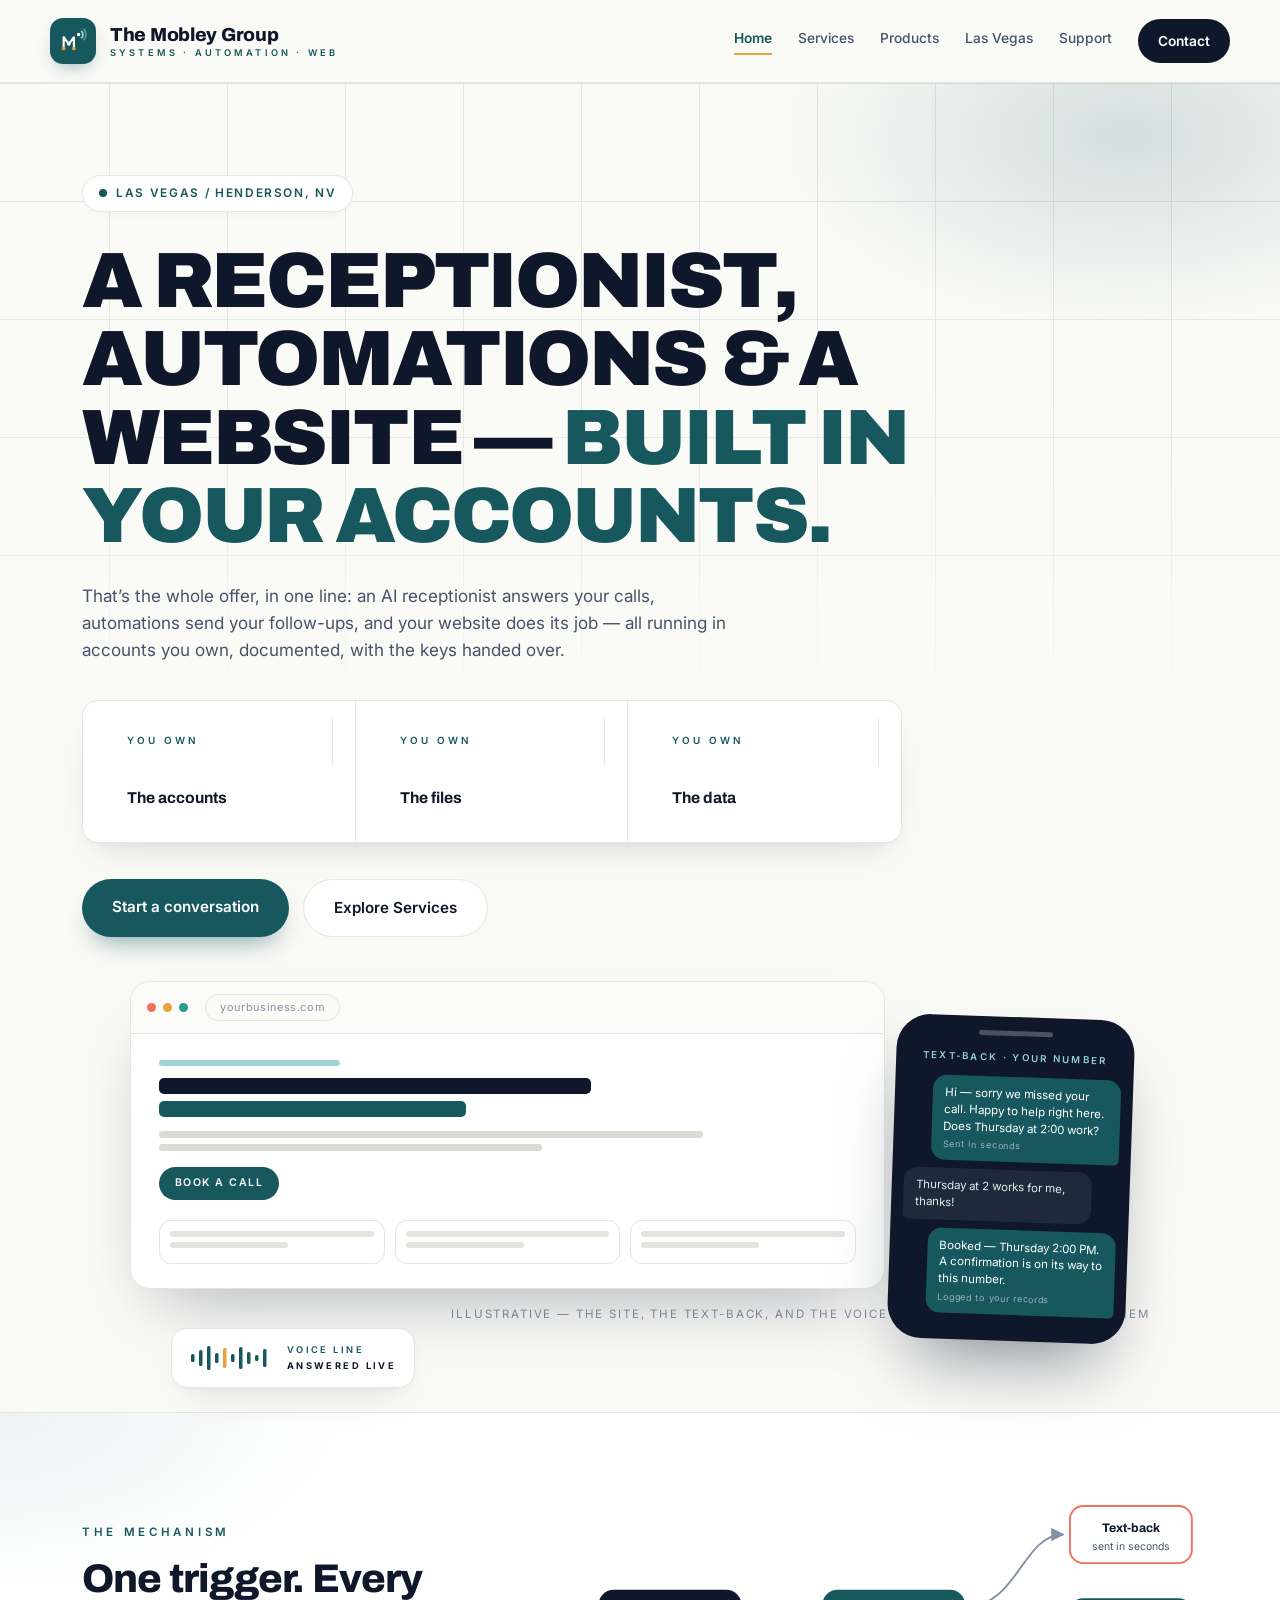
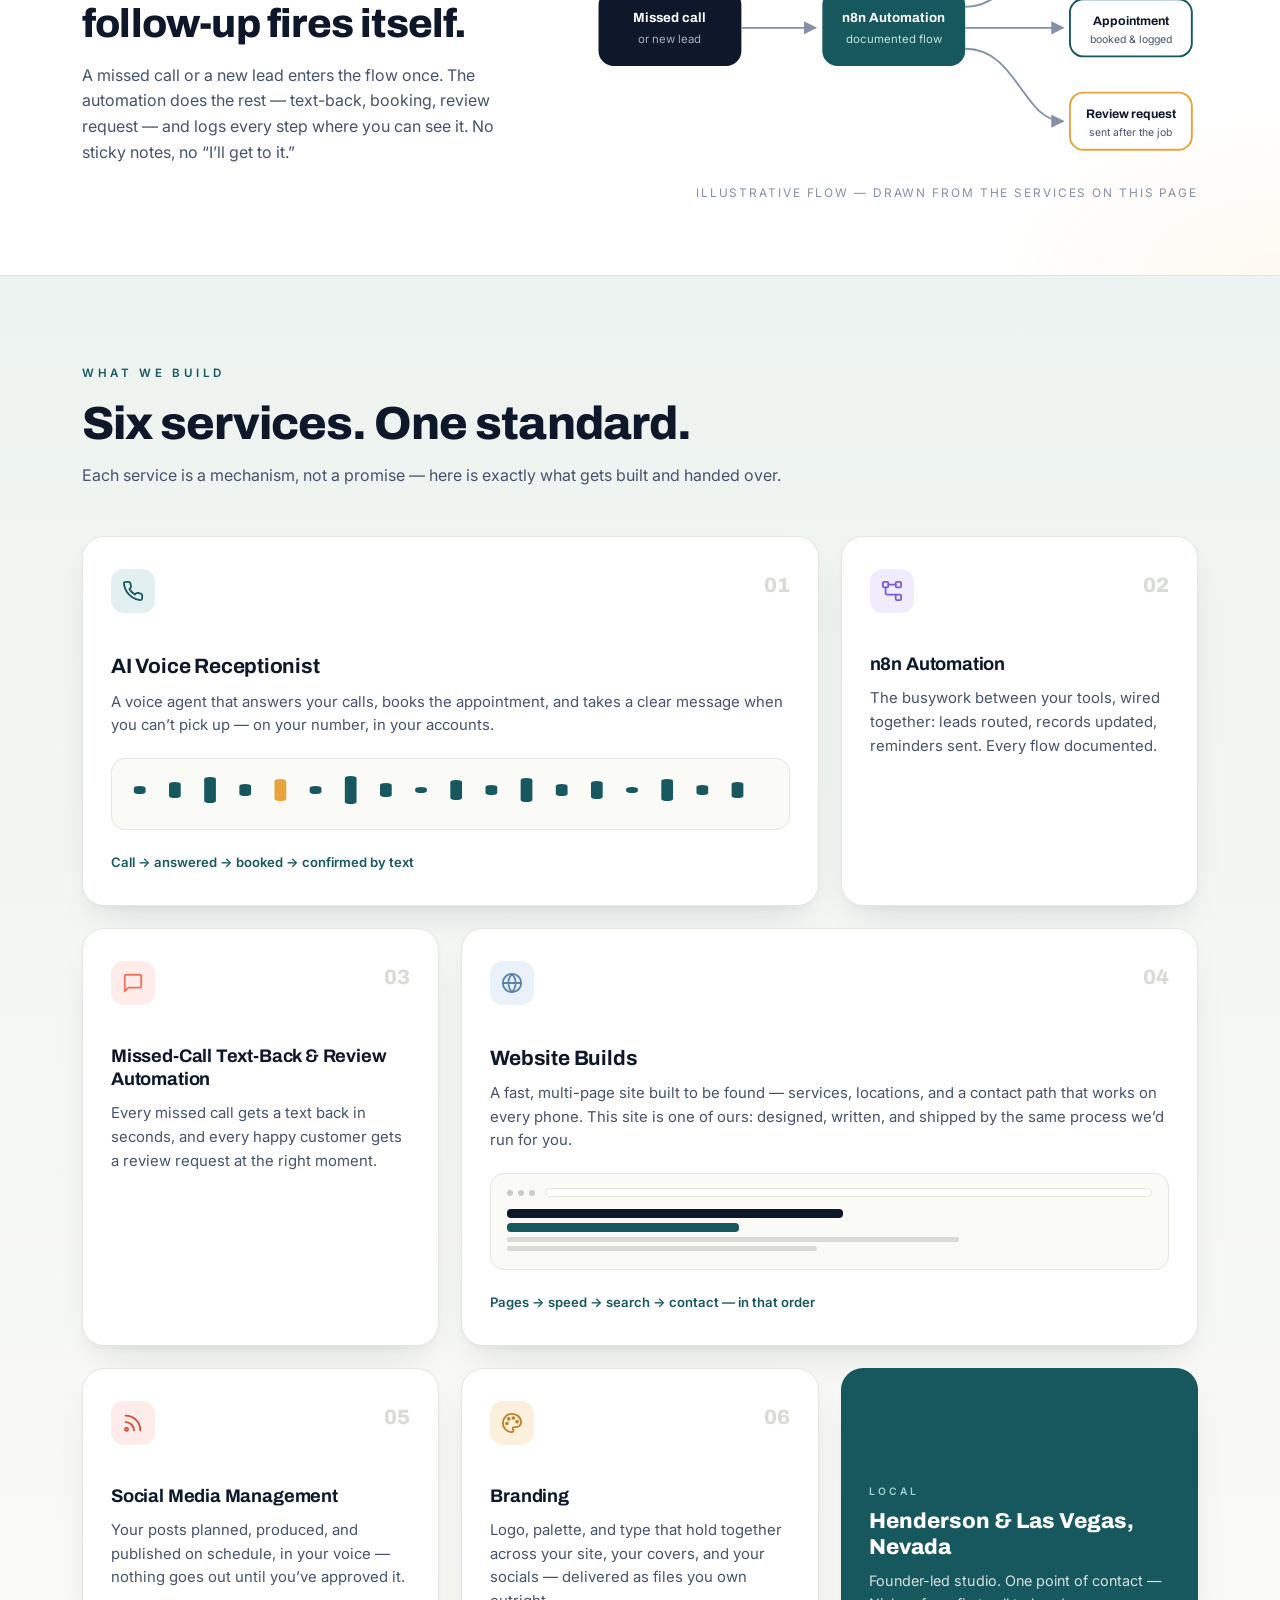
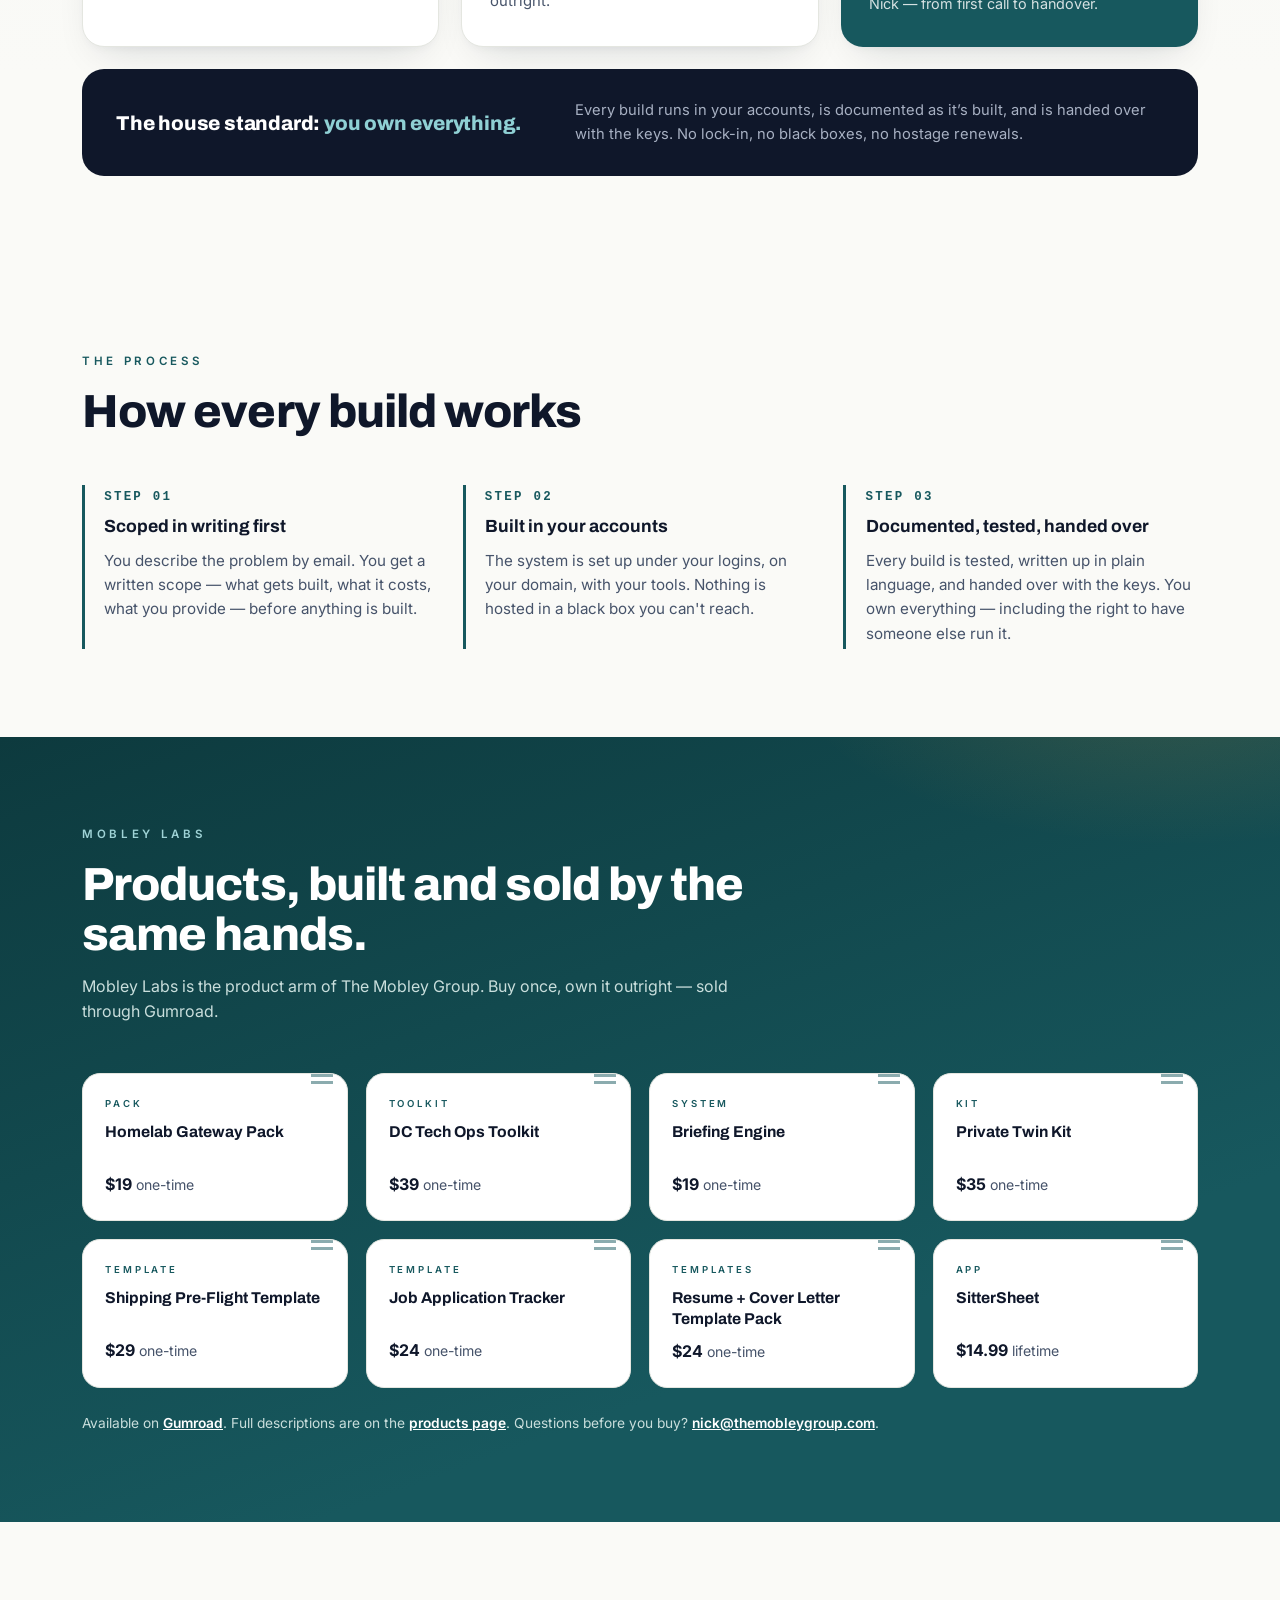
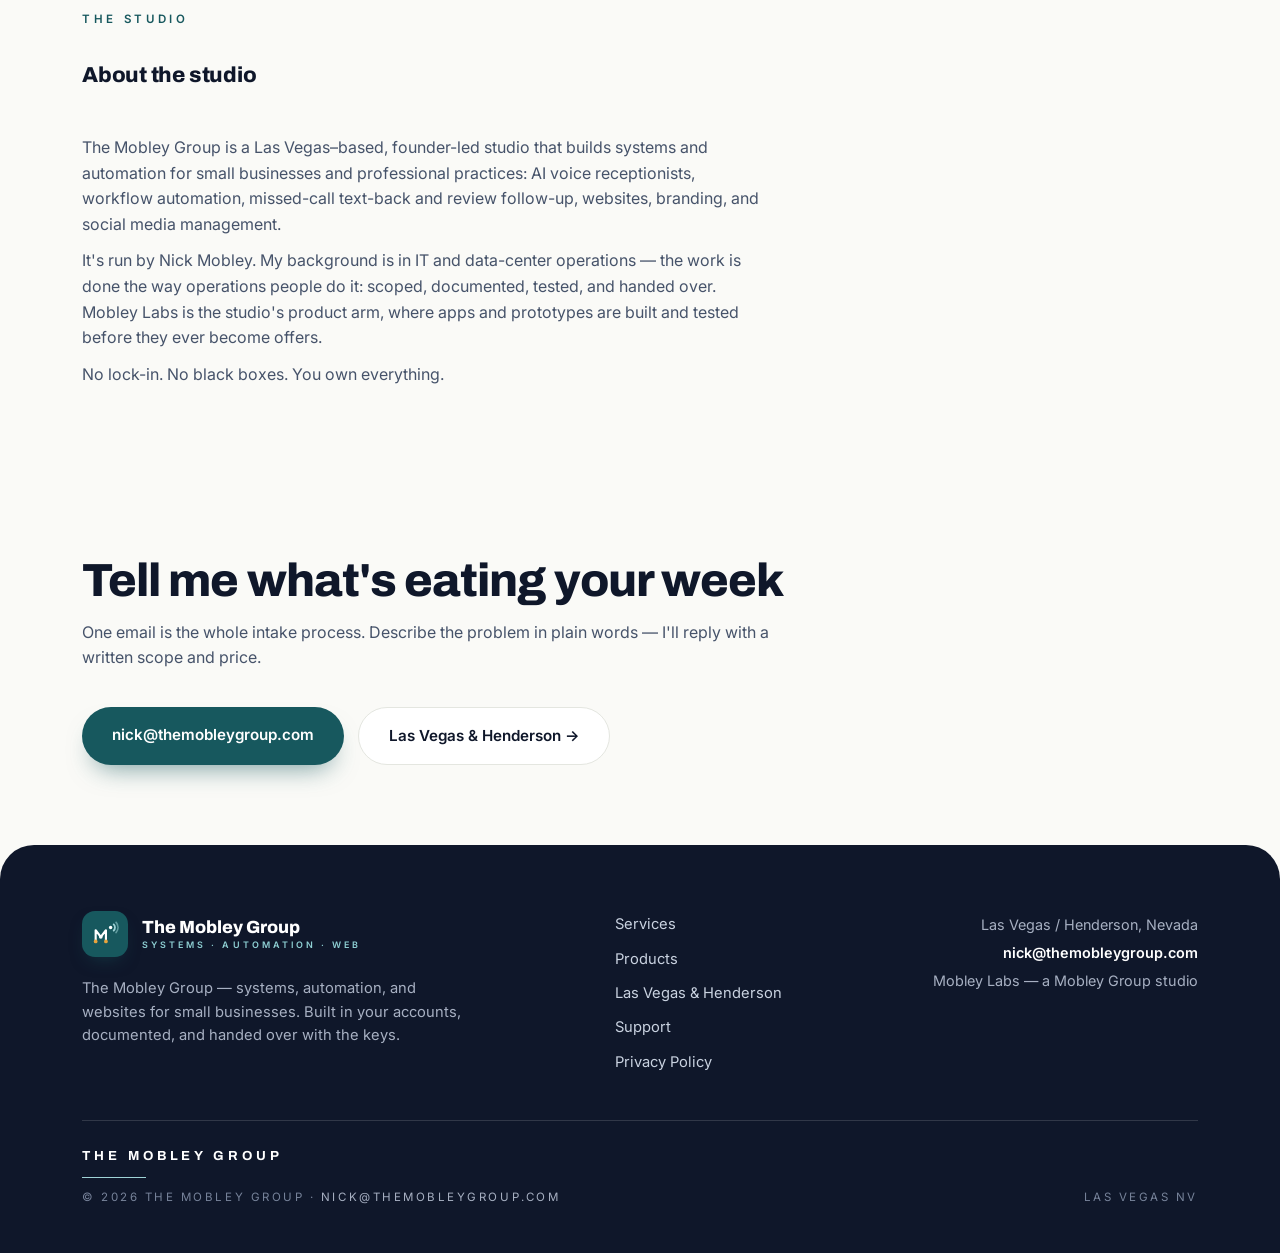
==== index.html @ 4ff024aa "Add files via upload" ====
<!DOCTYPE html>
<html lang="en">
<head>
<meta charset="utf-8">
<meta name="viewport" content="width=device-width, initial-scale=1">
<title>The Mobley Group — Systems &amp; Automation for Small Businesses | Las Vegas, NV</title>
<meta name="description" content="AI voice receptionists, workflow automation, websites, branding, and social media management for small businesses — built in your accounts, documented, and handed over. You own everything. Las Vegas / Henderson, NV.">
<link rel="icon" type="image/png" href="assets/logo-monogram.png">
<link rel="preconnect" href="https://fonts.googleapis.com">
<link rel="preconnect" href="https://fonts.gstatic.com" crossorigin>
<link href="https://fonts.googleapis.com/css2?family=Archivo:wght@500;700;800;900&family=Inter:wght@400;500;600&display=swap" rel="stylesheet">
<link rel="stylesheet" href="styles.css">
</head>
<body>
<a class="skip-link" href="#main">Skip to content</a>

<header class="site-head">
  <div class="wrap masthead">
    <a class="lockup" href="index.html" aria-label="The Mobley Group — home">
      <span class="mono"><svg viewBox="0 0 30 26" fill="none" aria-hidden="true"><path d="M5 21V9l5.5 7L16 9v12" stroke="#fff" stroke-width="2.3" stroke-linecap="round" stroke-linejoin="round"/><circle cx="5" cy="21" r="2" fill="#E8A33D"/><circle cx="16" cy="21" r="2" fill="#E8A33D"/><circle cx="10.5" cy="16" r="2" fill="#fff"/><circle cx="21" cy="6" r="1.8" fill="#fff"/><path d="M24.3 2.7a4.6 4.6 0 0 1 0 6.6" stroke="#9FD3D6" stroke-width="1.9" stroke-linecap="round"/><path d="M26.9 .6a8.4 8.4 0 0 1 0 10.8" stroke="#9FD3D6" stroke-width="1.9" stroke-linecap="round" opacity=".55"/></svg></span>
      <span class="word">The Mobley Group<small>Systems · Automation · Web</small></span>
    </a>
    <nav class="main-nav" aria-label="Main">
      <a href="index.html" aria-current="page">Home</a>
      <a href="services.html">Services</a>
      <a href="products.html">Products</a>
      <a href="las-vegas.html">Las Vegas</a>
      <a href="support.html">Support</a>
      <a class="cta" href="mailto:nick@themobleygroup.com">Contact</a>
    </nav>
  </div>
</header>

<main id="main">

  <div class="hero">
    <div class="wrap">
      <span class="pill"><span class="dot"></span> Las Vegas / Henderson, NV</span>
      <h1>A receptionist, automations &amp; a website — <span class="t">built in your accounts.</span></h1>
      <p class="lede">That’s the whole offer, in one line: an AI receptionist answers your calls, automations send your follow-ups, and your website does its job — all running in accounts you own, documented, with the keys handed over.</p>
      <div class="specrow">
        <div><div class="k">You own</div><div class="v">The accounts</div></div>
        <div><div class="k">You own</div><div class="v">The files</div></div>
        <div><div class="k">You own</div><div class="v">The data</div></div>
      </div>
      <div class="hero-cta">
        <a class="btn btn-solid" href="mailto:nick@themobleygroup.com?subject=Project%20inquiry%20—%20The%20Mobley%20Group">Start a conversation</a>
        <a class="btn btn-ghost" href="services.html">Explore Services</a>
      </div>
      <div class="hero-scene">
        <div class="scene-browser" aria-hidden="true">
          <div class="sb-bar"><i style="background:#F0715C"></i><i style="background:#E8A33D"></i><i style="background:#2A9D8F"></i><span class="sb-addr">yourbusiness.com</span></div>
          <div class="sb-body">
            <div class="sb-k"></div>
            <div class="sb-t"></div>
            <div class="sb-t teal"></div>
            <div class="sb-l"></div>
            <div class="sb-l s"></div>
            <span class="sb-btn">Book a call</span>
            <div class="sb-cards"><div><i></i><i></i></div><div><i></i><i></i></div><div><i></i><i></i></div></div>
          </div>
        </div>
        <div class="scene-phone">
          <div class="notch"></div>
          <div class="ph-t">Text-back · Your number</div>
          <div class="bub out">Hi — sorry we missed your call. Happy to help right here. Does Thursday at 2:00 work?<span class="tm">Sent in seconds</span></div>
          <div class="bub in">Thursday at 2 works for me, thanks!</div>
          <div class="bub out">Booked — Thursday 2:00 PM. A confirmation is on its way to this number.<span class="tm">Logged to your records</span></div>
        </div>
        <div class="scene-wave" aria-hidden="true">
          <svg width="84" height="28" viewBox="0 0 84 28" fill="#17585E"><rect x="1" y="10" width="3.5" height="8" rx="1.5"/><rect x="9" y="6" width="3.5" height="16" rx="1.5"/><rect x="17" y="2" width="3.5" height="24" rx="1.5"/><rect x="25" y="9" width="3.5" height="10" rx="1.5"/><rect x="33" y="4" width="3.5" height="20" rx="1.5" fill="#E8A33D"/><rect x="41" y="10" width="3.5" height="8" rx="1.5"/><rect x="49" y="3" width="3.5" height="22" rx="1.5"/><rect x="57" y="8" width="3.5" height="12" rx="1.5"/><rect x="65" y="11" width="3.5" height="6" rx="1.5"/><rect x="73" y="5" width="3.5" height="18" rx="1.5"/></svg>
          <span class="wl">Voice line<b>Answered live</b></span>
        </div>
        <div class="scene-cap">Illustrative — the site, the text-back, and the voice line, as a customer meets them</div>
      </div>
    </div>
  </div>

  <div class="demo-band" id="demo">
    <div class="wrap demo-grid">
      <div>
        <div class="k">The mechanism</div>
        <h2>One trigger. Every follow-up fires itself.</h2>
        <p>A missed call or a new lead enters the flow once. The automation does the rest — text-back, booking, review request — and logs every step where you can see it. No sticky notes, no “I’ll get to it.”</p>
      </div>
      <div>
        <svg class="flow" viewBox="0 0 640 300" role="img" aria-label="Diagram: a missed call or new lead enters an n8n automation, which sends a text-back, books the appointment, and requests a review">
          <defs>
            <marker id="arr" viewBox="0 0 10 10" refX="9" refY="5" markerWidth="7" markerHeight="7" orient="auto-start-reverse"><path d="M0 0L10 5L0 10z" fill="#8490A5"/></marker>
          </defs>
          <rect x="10" y="110" width="150" height="80" rx="16" fill="#0F172A"/>
          <text x="85" y="144" text-anchor="middle" fill="#ffffff" font-family="Archivo,sans-serif" font-weight="700" font-size="14">Missed call</text>
          <text x="85" y="166" text-anchor="middle" fill="#A7B0C2" font-family="Inter,sans-serif" font-size="12">or new lead</text>
          <rect x="245" y="110" width="150" height="80" rx="16" fill="#17585E"/>
          <text x="320" y="144" text-anchor="middle" fill="#ffffff" font-family="Archivo,sans-serif" font-weight="700" font-size="14">n8n Automation</text>
          <text x="320" y="166" text-anchor="middle" fill="#BFE3E5" font-family="Inter,sans-serif" font-size="12">documented flow</text>
          <path d="M160 150 H238" stroke="#8490A5" stroke-width="2" fill="none" marker-end="url(#arr)"/>
          <path d="M395 128 C 450 128, 455 52, 498 52" stroke="#8490A5" stroke-width="2" fill="none" marker-end="url(#arr)"/>
          <path d="M395 150 H498" stroke="#8490A5" stroke-width="2" fill="none" marker-end="url(#arr)"/>
          <path d="M395 172 C 450 172, 455 248, 498 248" stroke="#8490A5" stroke-width="2" fill="none" marker-end="url(#arr)"/>
          <rect x="505" y="22" width="128" height="60" rx="14" fill="#ffffff" stroke="#F0715C" stroke-width="2"/>
          <text x="569" y="49" text-anchor="middle" fill="#0F172A" font-family="Archivo,sans-serif" font-weight="700" font-size="13">Text-back</text>
          <text x="569" y="68" text-anchor="middle" fill="#46536A" font-family="Inter,sans-serif" font-size="11">sent in seconds</text>
          <rect x="505" y="120" width="128" height="60" rx="14" fill="#ffffff" stroke="#17585E" stroke-width="2"/>
          <text x="569" y="147" text-anchor="middle" fill="#0F172A" font-family="Archivo,sans-serif" font-weight="700" font-size="13">Appointment</text>
          <text x="569" y="166" text-anchor="middle" fill="#46536A" font-family="Inter,sans-serif" font-size="11">booked &amp; logged</text>
          <rect x="505" y="218" width="128" height="60" rx="14" fill="#ffffff" stroke="#E8A33D" stroke-width="2"/>
          <text x="569" y="245" text-anchor="middle" fill="#0F172A" font-family="Archivo,sans-serif" font-weight="700" font-size="13">Review request</text>
          <text x="569" y="264" text-anchor="middle" fill="#46536A" font-family="Inter,sans-serif" font-size="11">sent after the job</text>
        </svg>
        <div class="flow-cap">Illustrative flow — drawn from the services on this page</div>
      </div>
    </div>
  </div>

  <section class="band-sage" aria-labelledby="services-h">
    <div class="wrap">
      <div class="sec-head">
        <div class="k">What we build</div>
        <h2 id="services-h">Six services. One standard.</h2>
        <p>Each service is a mechanism, not a promise — here is exactly what gets built and handed over.</p>
      </div>
      <div class="bento">
        <article class="svc wide">
          <div class="top"><span class="chip" style="background:#E3F0F1"><svg viewBox="0 0 24 24" fill="none" stroke="#17585E" stroke-width="2" stroke-linecap="round" stroke-linejoin="round"><path d="M22 16.9v3a2 2 0 0 1-2.2 2 19.8 19.8 0 0 1-8.6-3.1 19.5 19.5 0 0 1-6-6A19.8 19.8 0 0 1 2.1 4.2 2 2 0 0 1 4.1 2h3a2 2 0 0 1 2 1.7c.13.96.36 1.9.7 2.8a2 2 0 0 1-.45 2.1L8.1 9.9a16 16 0 0 0 6 6l1.3-1.3a2 2 0 0 1 2.1-.45c.9.34 1.84.57 2.8.7A2 2 0 0 1 22 16.9z"/></svg></span><span class="num">01</span></div>
          <h3><a href="services.html#voice-receptionist">AI Voice Receptionist</a></h3>
          <p>A voice agent that answers your calls, books the appointment, and takes a clear message when you can’t pick up — on your number, in your accounts.</p>
          <div class="mini-illo" aria-hidden="true">
            <svg viewBox="0 0 220 34" width="100%" height="34" preserveAspectRatio="none"><g fill="#17585E"><rect x="2" y="13" width="4" height="8" rx="2"/><rect x="14" y="9" width="4" height="16" rx="2"/><rect x="26" y="4" width="4" height="26" rx="2"/><rect x="38" y="11" width="4" height="12" rx="2"/><rect x="50" y="6" width="4" height="22" rx="2" fill="#E8A33D"/><rect x="62" y="13" width="4" height="8" rx="2"/><rect x="74" y="3" width="4" height="28" rx="2"/><rect x="86" y="10" width="4" height="14" rx="2"/><rect x="98" y="14" width="4" height="6" rx="2"/><rect x="110" y="7" width="4" height="20" rx="2"/><rect x="122" y="12" width="4" height="10" rx="2"/><rect x="134" y="5" width="4" height="24" rx="2"/><rect x="146" y="11" width="4" height="12" rx="2"/><rect x="158" y="8" width="4" height="18" rx="2"/><rect x="170" y="14" width="4" height="6" rx="2"/><rect x="182" y="6" width="4" height="22" rx="2"/><rect x="194" y="12" width="4" height="10" rx="2"/><rect x="206" y="9" width="4" height="16" rx="2"/></g></svg>
          </div>
          <div class="flowline">Call → answered → booked → confirmed by text</div>
        </article>
        <article class="svc">
          <div class="top"><span class="chip" style="background:#F0EBFD"><svg viewBox="0 0 24 24" fill="none" stroke="#7C5CD6" stroke-width="2" stroke-linecap="round" stroke-linejoin="round"><rect x="2" y="2" width="6" height="6" rx="1.5"/><rect x="16" y="16" width="6" height="6" rx="1.5"/><rect x="16" y="2" width="6" height="6" rx="1.5"/><path d="M8 5h8M5 8v6a2 2 0 0 0 2 2h9"/></svg></span><span class="num">02</span></div>
          <h3><a href="services.html#n8n-automation">n8n Automation</a></h3>
          <p>The busywork between your tools, wired together: leads routed, records updated, reminders sent. Every flow documented.</p>
        </article>
        <article class="svc">
          <div class="top"><span class="chip" style="background:#FDECE9"><svg viewBox="0 0 24 24" fill="none" stroke="#F0715C" stroke-width="2" stroke-linecap="round" stroke-linejoin="round"><path d="M21 15a2 2 0 0 1-2 2H7l-4 4V5a2 2 0 0 1 2-2h14a2 2 0 0 1 2 2z"/></svg></span><span class="num">03</span></div>
          <h3><a href="services.html#missed-call-text-back">Missed-Call Text-Back &amp; Review Automation</a></h3>
          <p>Every missed call gets a text back in seconds, and every happy customer gets a review request at the right moment.</p>
        </article>
        <article class="svc wide">
          <div class="top"><span class="chip" style="background:#EAF1F8"><svg viewBox="0 0 24 24" fill="none" stroke="#5B84AE" stroke-width="2" stroke-linecap="round" stroke-linejoin="round"><circle cx="12" cy="12" r="10"/><path d="M2 12h20M12 2a15.3 15.3 0 0 1 4 10 15.3 15.3 0 0 1-4 10 15.3 15.3 0 0 1-4-10 15.3 15.3 0 0 1 4-10z"/></svg></span><span class="num">04</span></div>
          <h3><a href="services.html#website-builds">Website Builds</a></h3>
          <p>A fast, multi-page site built to be found — services, locations, and a contact path that works on every phone. This site is one of ours: designed, written, and shipped by the same process we’d run for you.</p>
          <div class="mini-illo" aria-hidden="true">
            <div class="mb-bar"><i></i><i></i><i></i><span></span></div>
            <div class="mb-t"></div>
            <div class="mb-t t2"></div>
            <div class="mb-l"></div>
            <div class="mb-l s"></div>
          </div>
          <div class="flowline">Pages → speed → search → contact — in that order</div>
        </article>
        <article class="svc">
          <div class="top"><span class="chip" style="background:#FDECE9"><svg viewBox="0 0 24 24" fill="none" stroke="#D84A33" stroke-width="2" stroke-linecap="round" stroke-linejoin="round"><path d="M4 11a9 9 0 0 1 9 9M4 4a16 16 0 0 1 16 16"/><circle cx="5" cy="19" r="1.6"/></svg></span><span class="num">05</span></div>
          <h3><a href="services.html#social-media-management">Social Media Management</a></h3>
          <p>Your posts planned, produced, and published on schedule, in your voice — nothing goes out until you’ve approved it.</p>
        </article>
        <article class="svc">
          <div class="top"><span class="chip" style="background:#FBF0DC"><svg viewBox="0 0 24 24" fill="none" stroke="#C07F1F" stroke-width="2" stroke-linecap="round" stroke-linejoin="round"><circle cx="13.5" cy="6.5" r="1"/><circle cx="17.5" cy="10.5" r="1"/><circle cx="8.5" cy="7.5" r="1"/><circle cx="6.5" cy="12.5" r="1"/><path d="M12 2C6.5 2 2 6.5 2 12s4.5 10 10 10c.93 0 1.65-.75 1.65-1.69 0-.44-.17-.84-.44-1.14-.25-.29-.43-.68-.43-1.12A1.68 1.68 0 0 1 14.46 16.5h2.03A5.5 5.5 0 0 0 22 11c0-4.97-4.5-9-10-9z"/></svg></span><span class="num">06</span></div>
          <h3><a href="services.html#branding">Branding</a></h3>
          <p>Logo, palette, and type that hold together across your site, your covers, and your socials — delivered as files you own outright.</p>
        </article>
        <div class="tile-local">
          <div class="k">Local</div>
          <h3>Henderson &amp; Las Vegas, Nevada</h3>
          <p>Founder-led studio. One point of contact — Nick — from first call to handover.</p>
        </div>
        <div class="standard">
          <div class="big">The house standard: <span>you own everything.</span></div>
          <p>Every build runs in your accounts, is documented as it’s built, and is handed over with the keys. No lock-in, no black boxes, no hostage renewals.</p>
        </div>
      </div>
    </div>
  </section>

  <section aria-labelledby="how-h">
    <div class="wrap">
      <div class="sec-head">
        <div class="k">The process</div>
        <h2 id="how-h">How every build works</h2>
      </div>
      <div class="steps">
        <div class="step">
          <p class="num">STEP 01</p>
          <h3>Scoped in writing first</h3>
          <p>You describe the problem by email. You get a written scope — what gets built, what it costs, what you provide — before anything is built.</p>
        </div>
        <div class="step">
          <p class="num">STEP 02</p>
          <h3>Built in your accounts</h3>
          <p>The system is set up under your logins, on your domain, with your tools. Nothing is hosted in a black box you can't reach.</p>
        </div>
        <div class="step">
          <p class="num">STEP 03</p>
          <h3>Documented, tested, handed over</h3>
          <p>Every build is tested, written up in plain language, and handed over with the keys. You own everything — including the right to have someone else run it.</p>
        </div>
      </div>
    </div>
  </section>

  <section class="products" aria-labelledby="products-h">
    <div class="wrap">
      <div class="sec-head">
        <div class="k">Mobley Labs</div>
        <h2 id="products-h">Products, built and sold by the same hands.</h2>
        <p>Mobley Labs is the product arm of The Mobley Group. Buy once, own it outright — sold through Gumroad.</p>
      </div>
      <div class="prod-strip">
        <div class="prod"><div class="lab">Pack</div><h4>Homelab Gateway Pack</h4><div class="price"><b>$19</b> one-time</div></div>
        <div class="prod"><div class="lab">Toolkit</div><h4>DC Tech Ops Toolkit</h4><div class="price"><b>$39</b> one-time</div></div>
        <div class="prod"><div class="lab">System</div><h4>Briefing Engine</h4><div class="price"><b>$19</b> one-time</div></div>
        <div class="prod"><div class="lab">Kit</div><h4>Private Twin Kit</h4><div class="price"><b>$35</b> one-time</div></div>
        <div class="prod"><div class="lab">Template</div><h4>Shipping Pre-Flight Template</h4><div class="price"><b>$29</b> one-time</div></div>
        <div class="prod"><div class="lab">Template</div><h4>Job Application Tracker</h4><div class="price"><b>$24</b> one-time</div></div>
        <div class="prod"><div class="lab">Templates</div><h4>Resume + Cover Letter Template Pack</h4><div class="price"><b>$24</b> one-time</div></div>
        <div class="prod"><div class="lab">App</div><h4>SitterSheet</h4><div class="price"><b>$14.99</b> lifetime</div></div>
      </div>
      <p class="prod-note">Available on <a href="https://gumroad.com/">Gumroad</a>. Full descriptions are on the <a href="products.html">products page</a>. Questions before you buy? <a href="mailto:nick@themobleygroup.com">nick@themobleygroup.com</a>.</p>
    </div>
  </section>

  <section aria-labelledby="about-h">
    <div class="wrap prose">
      <div class="sec-head">
        <div class="k">The studio</div>
        <h2 id="about-h">About the studio</h2>
      </div>
      <p>The Mobley Group is a Las Vegas–based, founder-led studio that builds systems and automation for small businesses and professional practices: AI voice receptionists, workflow automation, missed-call text-back and review follow-up, websites, branding, and social media management.</p>
      <p>It's run by Nick Mobley. My background is in IT and data-center operations — the work is done the way operations people do it: scoped, documented, tested, and handed over. Mobley Labs is the studio's product arm, where apps and prototypes are built and tested before they ever become offers.</p>
      <p>No lock-in. No black boxes. You own everything.</p>
    </div>
  </section>

  <section class="cta-final" aria-labelledby="cta-h">
    <div class="wrap">
      <h2 id="cta-h">Tell me what's eating your week</h2>
      <p>One email is the whole intake process. Describe the problem in plain words — I'll reply with a written scope and price.</p>
      <div class="cta-row">
        <a class="btn btn-solid" href="mailto:nick@themobleygroup.com?subject=Project%20inquiry%20—%20The%20Mobley%20Group">nick@themobleygroup.com</a>
        <a class="btn btn-ghost" href="las-vegas.html">Las Vegas &amp; Henderson →</a>
      </div>
    </div>
  </section>

</main>

<footer>
  <div class="wrap">
    <div class="foot-grid">
      <div>
        <div class="foot-lock">
          <span class="mono"><svg viewBox="0 0 30 26" fill="none" aria-hidden="true"><path d="M5 21V9l5.5 7L16 9v12" stroke="#fff" stroke-width="2.3" stroke-linecap="round" stroke-linejoin="round"/><circle cx="5" cy="21" r="2" fill="#E8A33D"/><circle cx="16" cy="21" r="2" fill="#E8A33D"/><circle cx="10.5" cy="16" r="2" fill="#fff"/><circle cx="21" cy="6" r="1.8" fill="#fff"/><path d="M24.3 2.7a4.6 4.6 0 0 1 0 6.6" stroke="#9FD3D6" stroke-width="1.9" stroke-linecap="round"/><path d="M26.9 .6a8.4 8.4 0 0 1 0 10.8" stroke="#9FD3D6" stroke-width="1.9" stroke-linecap="round" opacity=".55"/></svg></span>
          <span class="word">The Mobley Group<small>Systems · Automation · Web</small></span>
        </div>
        <p class="foot-tag">The Mobley Group — systems, automation, and websites for small businesses. Built in your accounts, documented, and handed over with the keys.</p>
      </div>
      <nav class="foot-nav" aria-label="Footer">
        <ul>
          <li><a href="services.html">Services</a></li>
          <li><a href="products.html">Products</a></li>
          <li><a href="las-vegas.html">Las Vegas &amp; Henderson</a></li>
          <li><a href="support.html">Support</a></li>
          <li><a href="privacy-policy.html">Privacy Policy</a></li>
        </ul>
      </nav>
      <div class="foot-meta">
        Las Vegas / Henderson, Nevada<br>
        <a href="mailto:nick@themobleygroup.com">nick@themobleygroup.com</a><br>
        Mobley Labs — a Mobley Group studio
      </div>
    </div>
    <div class="foot-legal">
      <div>
        <div class="legal-name">The Mobley Group</div>
        <div class="legal-rule"></div>
        <div class="legal-line">© 2026 The Mobley Group · <a href="mailto:nick@themobleygroup.com">nick@themobleygroup.com</a></div>
      </div>
      <div class="legal-place">Las Vegas NV</div>
    </div>
  </div>
  <!-- chatbot: phase 2, pending owner pick -->
</footer>

</body>
</html>
---- styles.css ----
/* The Mobley Group — final site styles
   Design system: "Clean Signal" (Option B) — light ground, blueprint grid,
   Signal Teal as the single dominant accent, per-service accents inside
   service chips only. Archivo display + Inter body (brand-starter-kit v1). */

:root{
  --bg:#FAFAF7;
  --card:#FFFFFF;
  --ink:#0F172A;
  --ink-soft:#46536A;
  --ink-faint:#8490A5;
  --teal:#17585E;
  --teal-dark:#0D3A3E;
  --teal-pale:#9FD3D6;
  --grid:#E4E6E0;
  --sage:#EDF3F0;
  --amber-deep:#C07F1F;
  --shadow:0 18px 40px -18px rgba(13,27,46,.16), 0 4px 12px -6px rgba(13,27,46,.08);
  --radius:22px;
}
*{margin:0;padding:0;box-sizing:border-box}
html{scroll-behavior:smooth}
body{font-family:"Inter",system-ui,sans-serif;background:var(--bg);color:var(--ink);line-height:1.6;-webkit-font-smoothing:antialiased}
.wrap{max-width:1180px;margin:0 auto;padding:0 32px}
a{color:var(--teal)}
a:focus-visible,.btn:focus-visible,nav a:focus-visible{outline:3px solid #E8A33D;outline-offset:2px;border-radius:4px}

/* ---------- skip link ---------- */
.skip-link{position:absolute;left:-999px;top:0;background:var(--teal);color:#fff;padding:.6rem 1.1rem;font-weight:600;z-index:50;border-radius:0 0 12px 0;text-decoration:none}
.skip-link:focus{left:0}

/* ---------- header / logo lockup ---------- */
header.site-head{position:sticky;top:0;background:rgba(250,250,247,.9);backdrop-filter:blur(10px);border-bottom:1px solid var(--grid);z-index:10}
.masthead{display:flex;justify-content:space-between;align-items:center;padding:18px 0;gap:20px}
.lockup{display:flex;align-items:center;gap:14px;text-decoration:none;color:var(--ink)}
.mono{width:46px;height:46px;border-radius:13px;background:var(--teal);color:#fff;display:flex;align-items:center;justify-content:center;box-shadow:0 8px 18px -8px rgba(23,88,94,.55);flex:none}
.mono svg{width:28px;height:28px;display:block}
.lockup .word{font-family:"Archivo",sans-serif;font-weight:800;font-size:1.18rem;letter-spacing:-.015em;line-height:1.05}
.lockup .word small{display:block;font-family:"Inter",sans-serif;font-weight:600;font-size:.58rem;letter-spacing:.34em;text-transform:uppercase;color:var(--teal);margin-top:3px}
nav.main-nav{display:flex;gap:26px;align-items:center}
nav.main-nav a{color:var(--ink-soft);text-decoration:none;font-size:.86rem;font-weight:500;padding-bottom:3px;border-bottom:2px solid transparent;transition:color .2s}
nav.main-nav a:hover{color:var(--teal)}
nav.main-nav a[aria-current="page"]{color:var(--teal);font-weight:600;border-bottom-color:#E8A33D}
nav.main-nav a.cta{background:var(--ink);color:#fff;padding:11px 20px;border-radius:999px;font-weight:600;border-bottom:none}
nav.main-nav a.cta:hover{background:var(--teal);color:#fff}

/* ---------- buttons ---------- */
.btn{display:inline-block;text-decoration:none;font-weight:600;font-size:.95rem;padding:16px 30px;border-radius:999px;transition:all .2s}
.btn-solid{background:var(--teal);color:#fff;box-shadow:0 14px 26px -12px rgba(23,88,94,.6)}
.btn-solid:hover{background:var(--teal-dark);transform:translateY(-2px)}
.btn-ghost{background:#fff;color:var(--ink);border:1px solid var(--grid)}
.btn-ghost:hover{border-color:var(--teal);color:var(--teal)}
.cta-row{display:flex;gap:14px;flex-wrap:wrap;margin-top:36px}

/* ---------- hero (home) ---------- */
.hero{padding:92px 0 0;border-bottom:1px solid var(--grid);position:relative}
.hero::before{content:"";position:absolute;inset:0;pointer-events:none;
  background-image:linear-gradient(180deg,rgba(250,250,247,0) 300px,var(--bg) 640px),radial-gradient(580px 320px at 88% 4%,rgba(23,88,94,.17),transparent 60%),linear-gradient(var(--grid) 1px,transparent 1px),linear-gradient(90deg,var(--grid) 1px,transparent 1px);
  background-size:auto,auto,118px 118px,118px 118px;background-position:0 0,0 0,center top,center top}
.hero .wrap{position:relative;z-index:1}
.pill{display:inline-flex;align-items:center;gap:9px;background:#fff;border:1px solid var(--grid);border-radius:999px;padding:8px 16px;font-size:.74rem;font-weight:600;letter-spacing:.14em;text-transform:uppercase;color:var(--teal);box-shadow:var(--shadow)}
.pill .dot{width:8px;height:8px;border-radius:50%;background:var(--teal)}
h1{font-family:"Archivo",sans-serif;font-weight:900;font-size:clamp(2.55rem,6.4vw,4.9rem);line-height:1.0;letter-spacing:-.028em;text-transform:uppercase;margin-top:30px;max-width:13em}
h1 .t{color:var(--teal)}
.lede{margin-top:26px;max-width:38em;font-size:1.07rem;color:var(--ink-soft)}
.specrow{margin-top:36px;display:grid;grid-template-columns:repeat(3,1fr);border:1px solid var(--grid);border-radius:16px;background:#fff;overflow:hidden;box-shadow:var(--shadow);max-width:820px}
.specrow div{padding:16px 22px;border-right:1px solid var(--grid)}
.specrow div:last-child{border-right:none}
.specrow .k{font-size:.62rem;font-weight:600;letter-spacing:.3em;text-transform:uppercase;color:var(--teal)}
.specrow .v{font-family:"Archivo",sans-serif;font-weight:700;font-size:.98rem;margin-top:4px}
.hero-cta{margin-top:36px;display:flex;gap:14px;flex-wrap:wrap}

/* ---------- page hero (interior pages: quieter) ---------- */
.page-hero{padding:64px 0 56px;border-bottom:1px solid var(--grid);position:relative;overflow:hidden}
.page-hero::before{content:"";position:absolute;inset:0;pointer-events:none;
  background-image:linear-gradient(180deg,rgba(250,250,247,.25),var(--bg) 92%),radial-gradient(520px 260px at 92% 0%,rgba(23,88,94,.13),transparent 60%),linear-gradient(var(--grid) 1px,transparent 1px),linear-gradient(90deg,var(--grid) 1px,transparent 1px);
  background-size:auto,auto,118px 118px,118px 118px;background-position:0 0,0 0,center top,center top}
.page-hero .wrap{position:relative;z-index:1}
.page-hero h1{font-size:clamp(2.1rem,4.6vw,3.4rem);max-width:16em}
.page-hero .lede{max-width:44em}

/* ---------- hero scene: browser + phone + waveform ---------- */
.hero-scene{position:relative;max-width:1020px;margin:44px auto 0;padding-bottom:88px}
.scene-browser{width:74%;background:#fff;border:1px solid var(--grid);border-radius:20px;box-shadow:0 34px 70px -30px rgba(13,27,46,.35);overflow:hidden;position:relative;z-index:1}
.sb-bar{display:flex;align-items:center;gap:7px;padding:12px 16px;border-bottom:1px solid var(--grid);background:#FBFBF9}
.sb-bar i{width:9px;height:9px;border-radius:50%}
.sb-addr{margin-left:10px;background:var(--bg);border:1px solid var(--grid);border-radius:999px;font-size:.68rem;color:var(--ink-faint);padding:4px 14px;letter-spacing:.06em}
.sb-body{padding:26px 28px 24px}
.sb-k{width:26%;height:6px;border-radius:3px;background:#9FD3D6;margin-bottom:12px}
.sb-t{height:16px;border-radius:5px;background:var(--ink);width:62%}
.sb-t.teal{background:var(--teal);width:44%;margin-top:7px}
.sb-l{height:7px;border-radius:4px;background:#D8DCD4;width:78%;margin-top:14px}
.sb-l.s{width:55%;margin-top:6px}
.sb-btn{display:inline-block;margin-top:16px;background:var(--teal);color:#fff;font-size:.66rem;font-weight:600;letter-spacing:.14em;text-transform:uppercase;padding:8px 16px;border-radius:999px}
.sb-cards{display:grid;grid-template-columns:repeat(3,1fr);gap:10px;margin-top:20px}
.sb-cards div{background:#fff;border:1px solid var(--grid);border-radius:12px;height:44px;padding:10px}
.sb-cards i{display:block;height:6px;border-radius:3px;background:#E1E5DE;margin-bottom:5px}
.sb-cards i:last-child{width:58%}
.scene-phone{position:absolute;right:2%;top:36px;width:238px;background:#0F172A;border-radius:34px;padding:12px 12px 18px;box-shadow:0 40px 70px -26px rgba(13,27,46,.5);z-index:2;transform:rotate(2deg)}
.scene-phone .notch{width:74px;height:5px;border-radius:3px;background:rgba(255,255,255,.25);margin:2px auto 14px}
.scene-phone .ph-t{font-size:.6rem;font-weight:600;letter-spacing:.24em;text-transform:uppercase;color:#8FD0D4;text-align:center;margin-bottom:12px}
.bub{max-width:88%;padding:9px 12px;border-radius:14px;font-size:.72rem;line-height:1.45;margin-bottom:8px}
.bub.in{background:#1E293B;color:#E2E8F0;border-bottom-left-radius:5px}
.bub.out{background:var(--teal);color:#fff;margin-left:auto;border-bottom-right-radius:5px}
.bub .tm{display:block;font-size:.56rem;color:rgba(255,255,255,.55);margin-top:4px;letter-spacing:.08em}
.scene-wave{position:absolute;left:4%;bottom:24px;z-index:3;background:#fff;border:1px solid var(--grid);border-radius:16px;box-shadow:var(--shadow);padding:13px 18px;display:flex;align-items:center;gap:13px}
.scene-wave .wl{font-size:.58rem;font-weight:600;letter-spacing:.26em;text-transform:uppercase;color:var(--teal);line-height:1.7}
.scene-wave .wl b{display:block;color:var(--ink)}
.scene-cap{margin-top:16px;font-size:.72rem;letter-spacing:.16em;text-transform:uppercase;color:var(--ink-faint);text-align:right}

/* ---------- demo band: automation flow ---------- */
.demo-band{background:radial-gradient(620px 320px at 0% 0%,rgba(23,88,94,.08),transparent 55%),radial-gradient(520px 300px at 100% 100%,rgba(232,163,61,.07),transparent 55%),#fff;border-bottom:1px solid var(--grid);padding:72px 0}
.demo-grid{display:grid;grid-template-columns:.85fr 1.15fr;gap:56px;align-items:center}
.demo-grid .k,.sec-head .k{font-size:.72rem;font-weight:600;letter-spacing:.32em;text-transform:uppercase;color:var(--teal);margin-bottom:16px}
.demo-grid h2{font-family:"Archivo",sans-serif;font-weight:800;font-size:clamp(1.7rem,3.4vw,2.5rem);letter-spacing:-.02em;line-height:1.12}
.demo-grid p{margin-top:16px;color:var(--ink-soft);max-width:30em}
.flow{width:100%;height:auto;display:block}
.flow-cap{margin-top:14px;font-size:.74rem;letter-spacing:.16em;text-transform:uppercase;color:var(--ink-faint);text-align:right}

/* ---------- before / after panel (mechanism, from Option C — B styling) ---------- */
.ba-band{padding:72px 0 8px}
.ba-head{display:flex;align-items:baseline;gap:22px;margin-bottom:40px;flex-wrap:wrap}
.ba-head .k{font-size:.72rem;font-weight:600;letter-spacing:.32em;text-transform:uppercase;color:var(--teal)}
.ba-head h2{font-family:"Archivo",sans-serif;font-weight:800;font-size:clamp(1.7rem,3.4vw,2.5rem);letter-spacing:-.02em;line-height:1.12}
.ba{display:grid;grid-template-columns:1fr 1fr;gap:22px}
.ba-card{border:1px solid var(--grid);border-radius:var(--radius);padding:34px 32px;background:var(--card);box-shadow:var(--shadow);transition:transform .25s}
.ba-card:hover{transform:translateY(-4px)}
.ba-card.after{border:2px solid var(--teal);background:linear-gradient(170deg,rgba(23,88,94,.06),rgba(23,88,94,.01) 55%),var(--card)}
.ba-card .tagline{font-family:"Archivo",sans-serif;font-weight:800;text-transform:uppercase;font-size:1.02rem;letter-spacing:.12em;margin-bottom:6px}
.ba-card.before .tagline{color:var(--ink-faint)}
.ba-card.after .tagline{color:var(--teal)}
.ba-card .sub{font-size:.86rem;color:var(--ink-soft);margin-bottom:14px}
.ba-step{display:flex;gap:16px;padding:13px 0;border-top:1px solid var(--grid);align-items:baseline}
.ba-step .n{font-family:"Archivo",sans-serif;font-weight:800;font-size:.95rem;width:30px;flex:none;color:#C9CFC2}
.ba-card.after .ba-step .n{color:var(--amber-deep)}
.ba-step .what{font-weight:600;font-size:.97rem}
.ba-step .then{color:var(--ink-soft);font-size:.9rem}
.ba-cap{margin-top:16px;font-size:.72rem;letter-spacing:.2em;text-transform:uppercase;color:var(--ink-faint);text-align:right}

/* ---------- sections ---------- */
section{padding:88px 0}
.band-sage{background:linear-gradient(180deg,var(--sage),var(--bg) 88%)}
.sec-head{margin-bottom:48px;max-width:44em}
.sec-head h2{font-family:"Archivo",sans-serif;font-weight:800;font-size:clamp(1.9rem,4vw,2.9rem);letter-spacing:-.02em;line-height:1.08}
.sec-head p{margin-top:14px;color:var(--ink-soft)}

/* bento services */
.bento{display:grid;grid-template-columns:repeat(3,1fr);gap:22px}
.svc{background:var(--card);border:1px solid var(--grid);border-radius:var(--radius);padding:32px 28px;box-shadow:var(--shadow);transition:transform .25s,border-color .25s;display:flex;flex-direction:column}
.svc:hover{transform:translateY(-5px);border-color:var(--teal)}
.svc.wide{grid-column:span 2}
.svc .top{display:flex;justify-content:space-between;align-items:flex-start;margin-bottom:40px}
.svc .chip{width:44px;height:44px;border-radius:13px;display:flex;align-items:center;justify-content:center;flex:none}
.svc .chip svg{width:22px;height:22px}
.svc .num{font-family:"Archivo",sans-serif;font-weight:800;color:#D8DCD4;font-size:1.3rem}
.svc h3{font-family:"Archivo",sans-serif;font-weight:700;font-size:1.14rem;letter-spacing:-.01em;line-height:1.3}
.svc h3 a{color:inherit;text-decoration:none}
.svc h3 a:hover{color:var(--teal)}
.svc.wide h3{font-size:1.3rem}
.svc p{margin-top:10px;font-size:.93rem;color:var(--ink-soft)}
.svc .flowline{margin-top:auto;padding-top:22px;font-size:.82rem;color:var(--teal);font-weight:600}
.svc .more{margin-top:auto;padding-top:22px;font-size:.86rem;color:var(--teal);font-weight:600;text-decoration:none}
.svc .more:hover{text-decoration:underline}
.mini-illo{margin-top:20px;border:1px solid var(--grid);border-radius:14px;background:var(--bg);padding:14px 16px}
.mb-bar{display:flex;gap:5px;align-items:center;margin-bottom:12px}
.mb-bar i{width:6px;height:6px;border-radius:50%;background:#C9CFC2}
.mb-bar span{flex:1;height:9px;border:1px solid var(--grid);border-radius:5px;background:#fff;margin-left:5px}
.mb-t{height:9px;border-radius:4px;background:var(--ink);width:52%;margin-bottom:5px}
.mb-t.t2{background:var(--teal);width:36%}
.mb-l{height:5px;border-radius:3px;background:#D8DCD4;width:70%;margin-bottom:4px}
.mb-l.s{width:48%}
.tile-local{background:var(--teal);color:#fff;border-radius:var(--radius);padding:32px 28px;display:flex;flex-direction:column;justify-content:flex-end;box-shadow:var(--shadow)}
.tile-local .k{font-size:.64rem;font-weight:600;letter-spacing:.3em;text-transform:uppercase;color:#9FD3D6}
.tile-local h3{font-family:"Archivo",sans-serif;font-weight:800;font-size:1.35rem;line-height:1.2;margin-top:10px}
.tile-local p{margin-top:8px;font-size:.9rem;color:rgba(255,255,255,.82)}
.standard{grid-column:span 3;background:var(--ink);color:#fff;border-radius:var(--radius);padding:30px 34px;display:flex;justify-content:space-between;align-items:center;gap:28px;flex-wrap:wrap}
.standard .big{font-family:"Archivo",sans-serif;font-weight:800;font-size:1.25rem;letter-spacing:-.01em}
.standard .big span{color:#8FD0D4}
.standard p{color:#A7B0C2;font-size:.92rem;max-width:40em}

/* ---------- steps (how every build works) ---------- */
.steps{display:grid;grid-template-columns:repeat(3,1fr);gap:26px}
.step{border-left:3px solid var(--teal);padding:.2rem 0 .2rem 1.2rem}
.step .num{font-family:ui-monospace,"SFMono-Regular",Menlo,Consolas,monospace;font-size:.78rem;letter-spacing:.18em;color:var(--teal);font-weight:700}
.step h3{font-family:"Archivo",sans-serif;font-weight:700;font-size:1.1rem;margin:.35rem 0 .45rem}
.step p{color:var(--ink-soft);font-size:.95rem}

/* ---------- products: dark teal band ---------- */
.products{background:radial-gradient(720px 340px at 92% -10%,rgba(232,163,61,.18),transparent 55%),linear-gradient(160deg,var(--teal-dark),var(--teal) 72%)}
.products .sec-head h2{color:#fff}
.products .sec-head p{color:#C9DEDC}
.products .sec-head .k{color:#9FD3D6}
.prod-strip{display:grid;grid-template-columns:repeat(4,1fr);gap:18px}
.prod{border:1px solid var(--grid);border-radius:18px;padding:22px;background:#fff;position:relative;overflow:hidden;transition:border-color .2s,transform .2s}
.prod:hover{border-color:var(--teal);transform:translateY(-3px)}
.prod::before{content:"";position:absolute;top:0;right:14px;width:22px;height:11px;background:repeating-linear-gradient(180deg,var(--teal) 0 3px,transparent 3px 7px);opacity:.5}
.prod .lab{font-size:.6rem;font-weight:600;letter-spacing:.3em;text-transform:uppercase;color:var(--teal);margin-bottom:10px}
.prod h4{font-family:"Archivo",sans-serif;font-weight:700;font-size:.98rem;line-height:1.35;min-height:2.6em}
.prod .price{margin-top:10px;font-size:.88rem;color:var(--ink-soft)}
.prod .price b{color:var(--ink);font-size:1rem}
.prod-note{margin-top:24px;font-size:.86rem;color:#C9DEDC}
.prod-note a{color:#fff;font-weight:600}
/* detailed catalog cards (products page) */
.prod-grid{display:grid;grid-template-columns:1fr 1fr;gap:22px}
.prod-card{background:#fff;border-radius:var(--radius);padding:30px 28px;box-shadow:var(--shadow);display:flex;flex-direction:column;position:relative;overflow:hidden}
.prod-card::before{content:"";position:absolute;top:0;right:16px;width:22px;height:11px;background:repeating-linear-gradient(180deg,var(--teal) 0 3px,transparent 3px 7px);opacity:.5}
.prod-card h3{font-family:"Archivo",sans-serif;font-weight:700;font-size:1.22rem;letter-spacing:-.01em}
.prod-card .price{font-family:"Archivo",sans-serif;font-weight:800;font-size:1.45rem;color:var(--teal-dark);margin:.35rem 0 .6rem}
.prod-card p{color:var(--ink-soft);font-size:.95rem;flex:1}
.prod-card .buy{margin-top:18px;font-weight:600;font-size:.9rem;color:var(--teal);text-decoration:none}
.prod-card .buy:hover{text-decoration:underline}
.products .below-note{margin-top:26px;font-size:.9rem;color:#C9DEDC;max-width:52em}
.products .below-note a{color:#fff;font-weight:600}

/* ---------- service detail articles (services page) ---------- */
.svc-list{padding:64px 0 72px;display:flex;flex-direction:column;gap:26px}
.service-detail{background:var(--card);border:1px solid var(--grid);border-radius:var(--radius);box-shadow:var(--shadow);padding:44px 46px;scroll-margin-top:110px}
.service-detail .tag{display:inline-block;font-family:ui-monospace,"SFMono-Regular",Menlo,Consolas,monospace;font-size:.72rem;letter-spacing:.16em;text-transform:uppercase;color:var(--teal);border:1px solid var(--teal);border-radius:999px;padding:.22rem .8rem;margin-bottom:1rem}
.service-detail h2{font-family:"Archivo",sans-serif;font-weight:800;font-size:clamp(1.5rem,3vw,2rem);letter-spacing:-.02em;line-height:1.12;display:flex;align-items:center;gap:14px}
.service-detail h2 .chip{width:44px;height:44px;border-radius:13px;display:inline-flex;align-items:center;justify-content:center;flex:none}
.service-detail h2 .chip svg{width:22px;height:22px}
.service-detail p{color:var(--ink-soft);max-width:68ch;margin-top:.9rem}
.service-detail h3{font-family:"Archivo",sans-serif;font-weight:700;font-size:1.05rem;margin-top:1.8rem}
.service-detail ul{max-width:68ch;padding-left:1.3rem;margin-top:.6rem;color:var(--ink-soft)}
.service-detail li{margin-bottom:.4rem}
.service-detail li::marker{color:var(--teal)}
.service-detail .ask{margin-top:1.6rem}
.service-detail .ask a{font-weight:600;text-decoration:none}
.service-detail .ask a:hover{text-decoration:underline}

/* ---------- prose pages (support / privacy / local) ---------- */
.prose-card{background:var(--card);border:1px solid var(--grid);border-radius:var(--radius);box-shadow:var(--shadow);padding:48px 52px;margin:64px auto 72px;max-width:920px}
.prose h2{font-family:"Archivo",sans-serif;font-weight:800;font-size:1.35rem;letter-spacing:-.01em;margin-top:2.2rem;scroll-margin-top:110px}
.prose h2:first-child{margin-top:0}
.prose p{color:var(--ink-soft);margin-top:.7rem;max-width:68ch}
.prose ul{color:var(--ink-soft);padding-left:1.3rem;margin-top:.6rem;max-width:68ch}
.prose li{margin-bottom:.35rem}
.prose li::marker{color:var(--teal)}
.prose strong{color:var(--ink)}
.faq dt{font-family:"Archivo",sans-serif;font-weight:700;font-size:1.02rem;margin-top:1.4rem}
.faq dd{margin:.35rem 0 0;color:var(--ink-soft);max-width:68ch}

/* ---------- CTA band ---------- */
.cta-final{padding:80px 0;text-align:left}
.cta-final h2{font-family:"Archivo",sans-serif;font-weight:800;font-size:clamp(1.9rem,4vw,2.9rem);letter-spacing:-.02em;line-height:1.08;max-width:18em}
.cta-final p{margin-top:14px;color:var(--ink-soft);max-width:44em}

/* ---------- 404 ---------- */
.notfound{padding:84px 0 96px;text-align:center;position:relative;overflow:hidden}
.notfound::before{content:"";position:absolute;inset:0;pointer-events:none;
  background-image:linear-gradient(180deg,rgba(250,250,247,.2),var(--bg) 90%),linear-gradient(var(--grid) 1px,transparent 1px),linear-gradient(90deg,var(--grid) 1px,transparent 1px);
  background-size:auto,118px 118px,118px 118px;background-position:0 0,center top,center top}
.notfound .wrap{position:relative;z-index:1}
.notfound .code{font-family:"Archivo",sans-serif;font-weight:900;font-size:clamp(4.5rem,14vw,9rem);line-height:.95;letter-spacing:-.03em;color:var(--teal)}
.notfound h1{font-size:clamp(1.7rem,4vw,2.6rem);max-width:none;margin-top:14px}
.notfound p{color:var(--ink-soft);max-width:36em;margin:16px auto 0}
.notfound .cta-row{justify-content:center}
.notfound .fine{margin-top:1.6rem;font-size:.9rem;color:var(--ink-soft)}

/* ---------- footer ---------- */
footer{background:var(--ink);color:#fff;padding:66px 0 46px;border-radius:34px 34px 0 0}
.foot-grid{display:flex;justify-content:space-between;gap:40px;flex-wrap:wrap}
.foot-lock{display:flex;align-items:center;gap:14px}
.foot-lock .word{font-family:"Archivo",sans-serif;font-weight:800;font-size:1.1rem;line-height:1.1}
.foot-lock .word small{display:block;font-family:"Inter",sans-serif;font-weight:600;font-size:.56rem;letter-spacing:.34em;text-transform:uppercase;color:#8FD0D4;margin-top:3px}
.foot-tag{margin-top:20px;color:#A7B0C2;font-size:.92rem;max-width:26em}
.foot-nav ul{list-style:none;display:flex;flex-direction:column;gap:.55rem}
.foot-nav a{color:#C9D2E0;text-decoration:none;font-size:.92rem}
.foot-nav a:hover{color:#fff;text-decoration:underline}
.foot-meta{text-align:right;color:#A7B0C2;font-size:.9rem;line-height:1.95}
.foot-meta a{color:#fff;text-decoration:none;font-weight:600}
/* Legal block — wordmark discipline borrowed from Option A:
   letterspaced name over a fine rule */
.foot-legal{margin-top:46px;padding-top:24px;border-top:1px solid rgba(255,255,255,.14);display:flex;justify-content:space-between;gap:18px;flex-wrap:wrap;align-items:flex-end}
.legal-name{font-family:"Archivo",sans-serif;font-weight:700;letter-spacing:.3em;text-transform:uppercase;font-size:.82rem;color:#fff}
.legal-rule{height:1px;width:64px;background:var(--teal-pale);margin:11px 0 10px}
.legal-line{font-size:.72rem;letter-spacing:.22em;text-transform:uppercase;color:#77839A}
.legal-line a{color:#A7B0C2;text-decoration:none}
.legal-line a:hover{color:#fff}
.legal-place{font-size:.72rem;letter-spacing:.22em;text-transform:uppercase;color:#77839A;text-align:right}

/* ---------- responsive ---------- */
@media (max-width:900px){
  .bento{grid-template-columns:1fr 1fr}
  .svc.wide{grid-column:span 2}
  .standard{grid-column:span 2}
  .prod-strip{grid-template-columns:1fr 1fr}
  .demo-grid{grid-template-columns:1fr;gap:36px}
  .steps{grid-template-columns:1fr}
  .ba{grid-template-columns:1fr}
}
@media (max-width:620px){
  .wrap{padding:0 20px}
  nav.main-nav a:not(.cta){display:none}
  .hero{padding-top:60px}
  .hero-scene{padding-bottom:52px}
  .scene-browser{width:100%}
  .scene-phone{position:relative;right:auto;top:auto;width:232px;margin:-24px auto 0;transform:rotate(0deg)}
  .scene-wave{position:relative;left:auto;bottom:auto;margin-top:16px;width:fit-content}
  .specrow{grid-template-columns:1fr}
  .specrow div{border-right:none;border-bottom:1px solid var(--grid)}
  .specrow div:last-child{border-bottom:none}
  .bento,.prod-strip,.prod-grid{grid-template-columns:1fr}
  .svc.wide,.standard{grid-column:span 1}
  .foot-meta{text-align:left}
  .legal-place{text-align:left}
  section{padding:60px 0}
  .demo-band,.ba-band{padding:52px 0}
  .service-detail{padding:32px 24px}
  .prose-card{padding:34px 24px;margin:44px auto 52px}
  .page-hero{padding:48px 0 42px}
  .svc-list{padding:44px 0 52px}
}
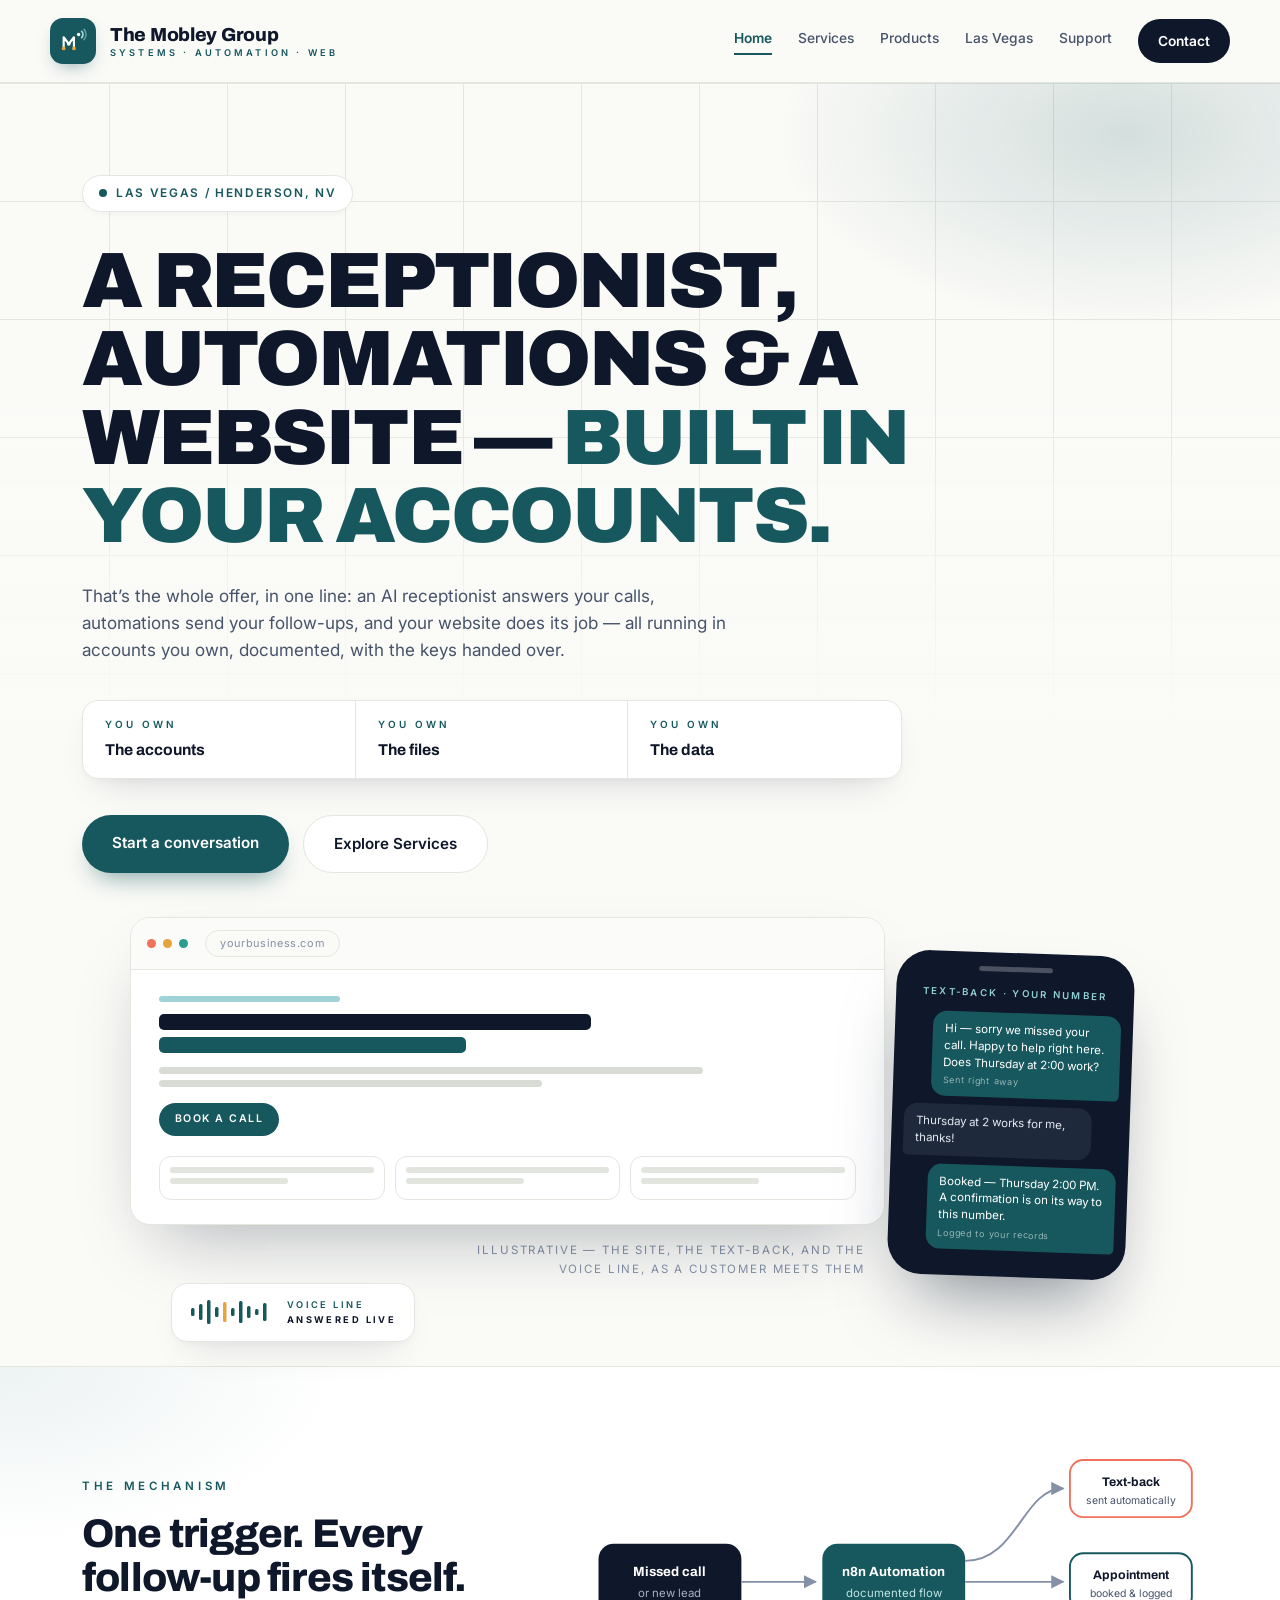
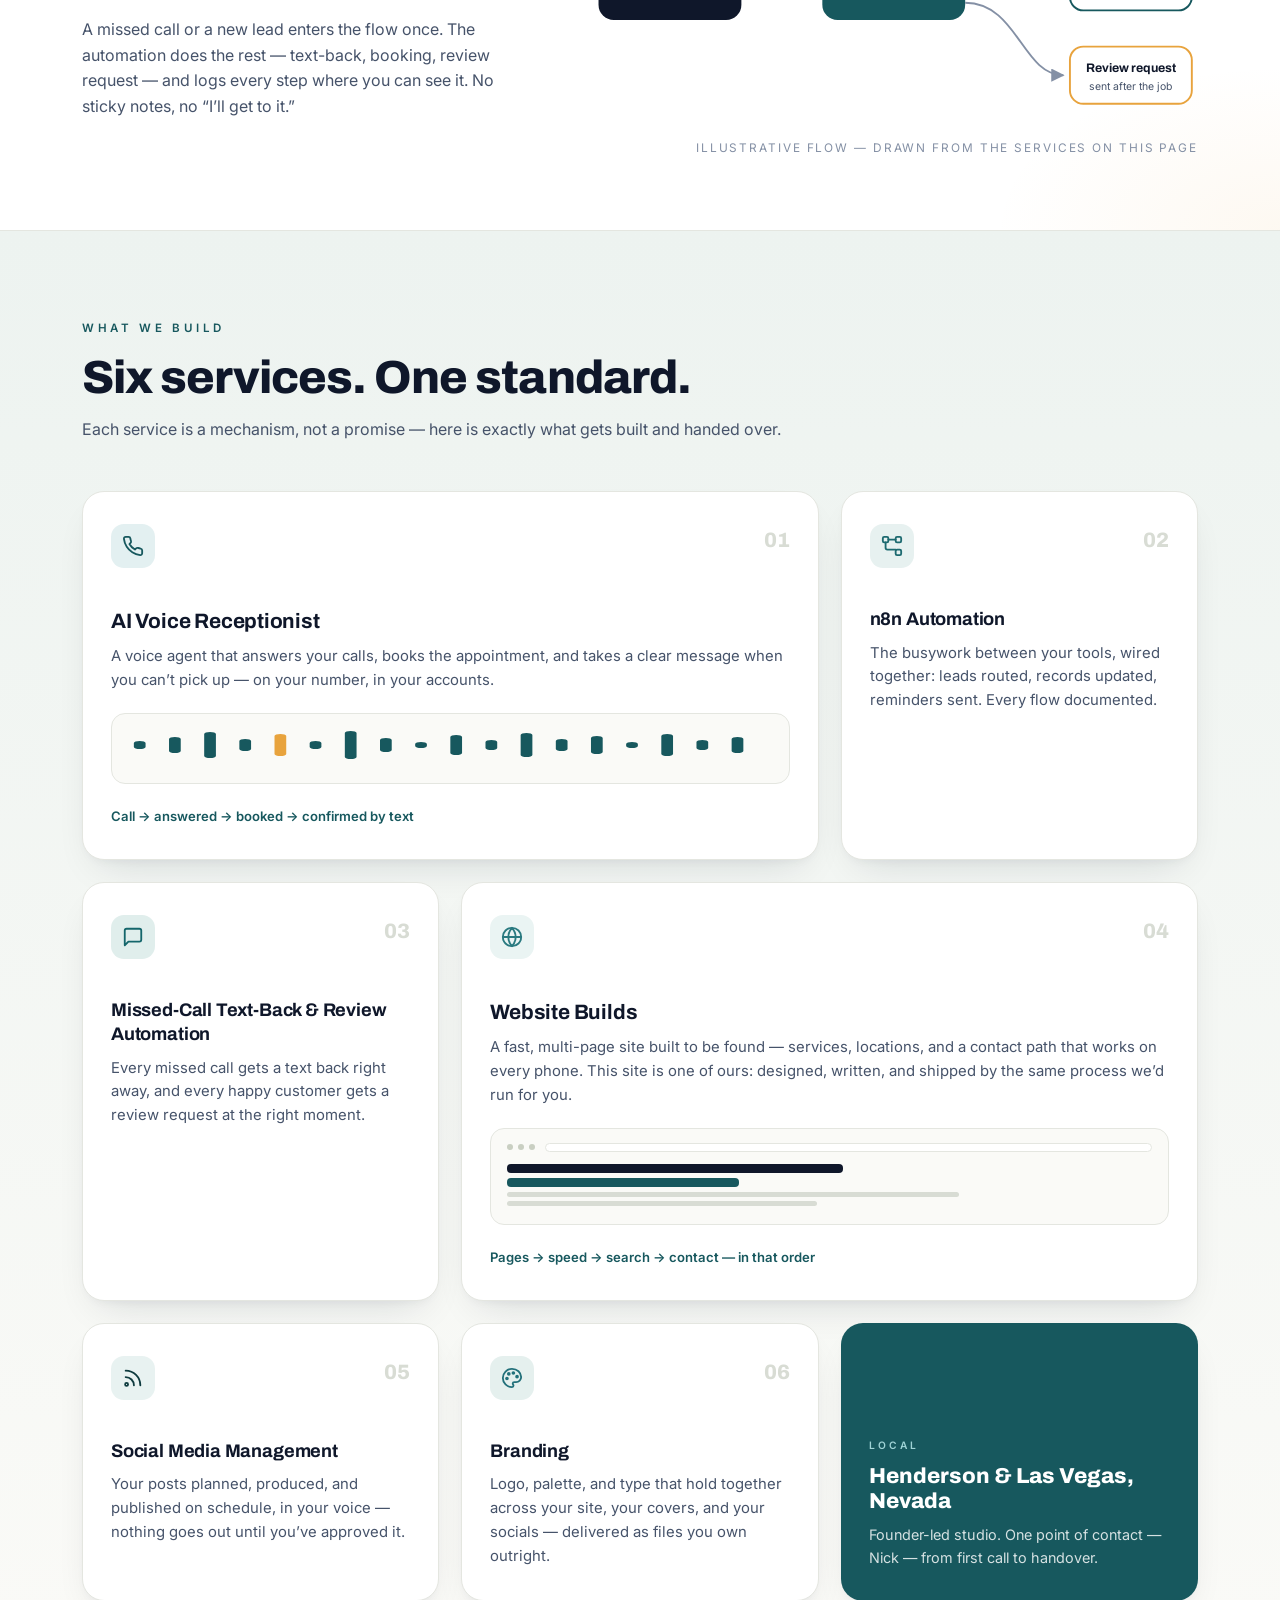
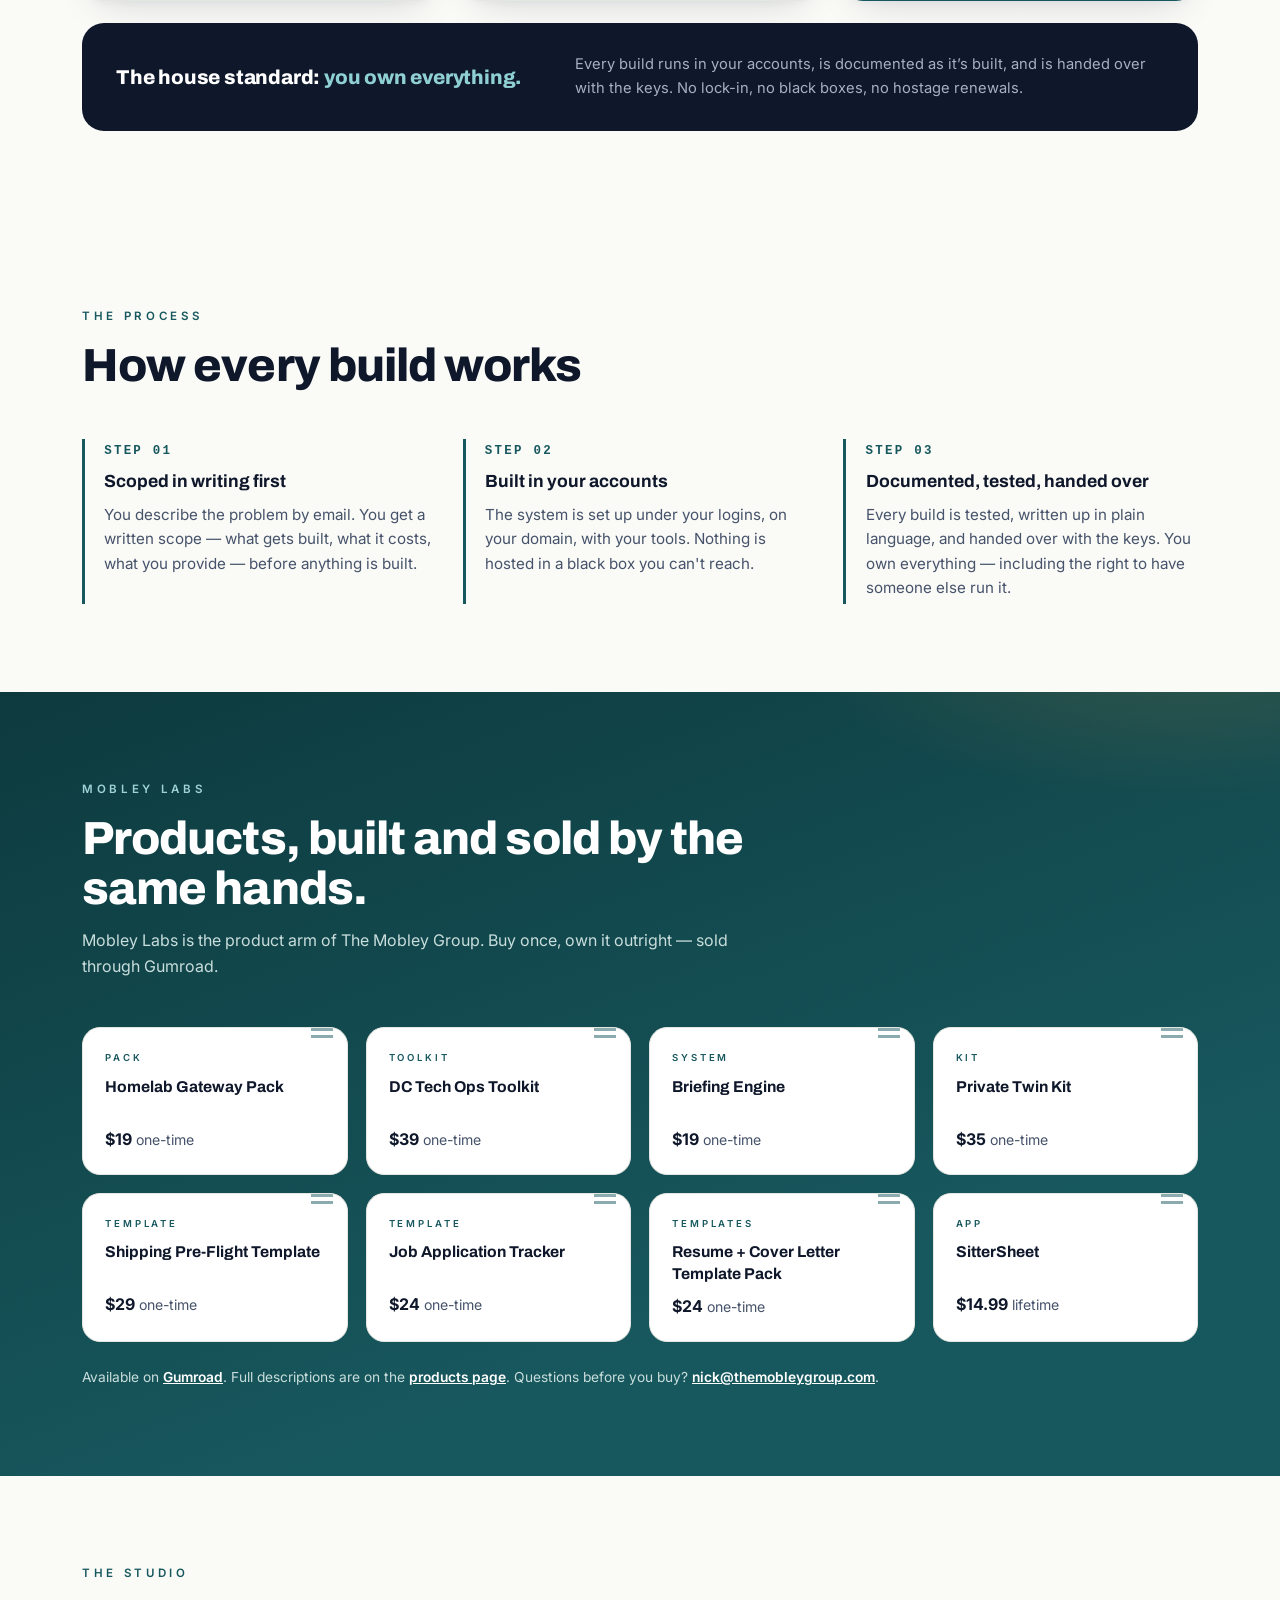
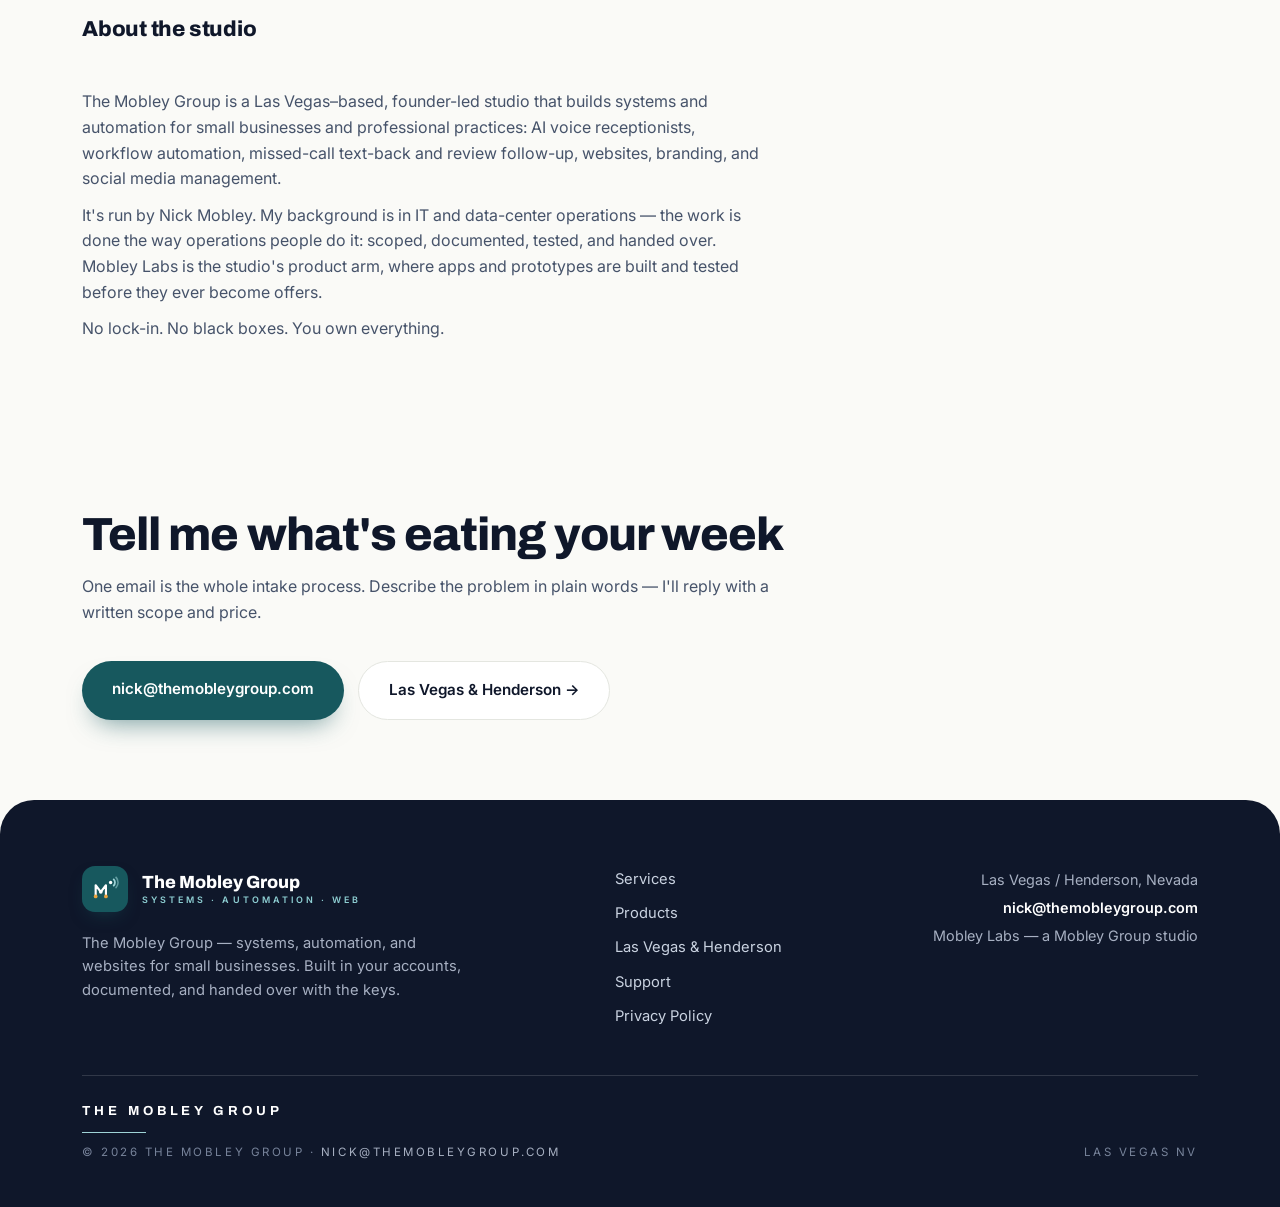
==== commit 5f3ac7f9: "Castor fix list: hero caption wrap fix, teal-unified service icons + teal nav underline, spec-strip " ====
--- a/index.html
+++ b/index.html
@@ -63,7 +63,7 @@
         <div class="scene-phone">
           <div class="notch"></div>
           <div class="ph-t">Text-back · Your number</div>
-          <div class="bub out">Hi — sorry we missed your call. Happy to help right here. Does Thursday at 2:00 work?<span class="tm">Sent in seconds</span></div>
+          <div class="bub out">Hi — sorry we missed your call. Happy to help right here. Does Thursday at 2:00 work?<span class="tm">Sent right away</span></div>
           <div class="bub in">Thursday at 2 works for me, thanks!</div>
           <div class="bub out">Booked — Thursday 2:00 PM. A confirmation is on its way to this number.<span class="tm">Logged to your records</span></div>
         </div>
@@ -100,7 +100,7 @@
           <path d="M395 172 C 450 172, 455 248, 498 248" stroke="#8490A5" stroke-width="2" fill="none" marker-end="url(#arr)"/>
           <rect x="505" y="22" width="128" height="60" rx="14" fill="#ffffff" stroke="#F0715C" stroke-width="2"/>
           <text x="569" y="49" text-anchor="middle" fill="#0F172A" font-family="Archivo,sans-serif" font-weight="700" font-size="13">Text-back</text>
-          <text x="569" y="68" text-anchor="middle" fill="#46536A" font-family="Inter,sans-serif" font-size="11">sent in seconds</text>
+          <text x="569" y="68" text-anchor="middle" fill="#46536A" font-family="Inter,sans-serif" font-size="11">sent automatically</text>
           <rect x="505" y="120" width="128" height="60" rx="14" fill="#ffffff" stroke="#17585E" stroke-width="2"/>
           <text x="569" y="147" text-anchor="middle" fill="#0F172A" font-family="Archivo,sans-serif" font-weight="700" font-size="13">Appointment</text>
           <text x="569" y="166" text-anchor="middle" fill="#46536A" font-family="Inter,sans-serif" font-size="11">booked &amp; logged</text>
@@ -131,17 +131,17 @@
           <div class="flowline">Call → answered → booked → confirmed by text</div>
         </article>
         <article class="svc">
-          <div class="top"><span class="chip" style="background:#F0EBFD"><svg viewBox="0 0 24 24" fill="none" stroke="#7C5CD6" stroke-width="2" stroke-linecap="round" stroke-linejoin="round"><rect x="2" y="2" width="6" height="6" rx="1.5"/><rect x="16" y="16" width="6" height="6" rx="1.5"/><rect x="16" y="2" width="6" height="6" rx="1.5"/><path d="M8 5h8M5 8v6a2 2 0 0 0 2 2h9"/></svg></span><span class="num">02</span></div>
+          <div class="top"><span class="chip" style="background:#E7F1F0"><svg viewBox="0 0 24 24" fill="none" stroke="#1D6A70" stroke-width="2" stroke-linecap="round" stroke-linejoin="round"><rect x="2" y="2" width="6" height="6" rx="1.5"/><rect x="16" y="16" width="6" height="6" rx="1.5"/><rect x="16" y="2" width="6" height="6" rx="1.5"/><path d="M8 5h8M5 8v6a2 2 0 0 0 2 2h9"/></svg></span><span class="num">02</span></div>
           <h3><a href="services.html#n8n-automation">n8n Automation</a></h3>
           <p>The busywork between your tools, wired together: leads routed, records updated, reminders sent. Every flow documented.</p>
         </article>
         <article class="svc">
-          <div class="top"><span class="chip" style="background:#FDECE9"><svg viewBox="0 0 24 24" fill="none" stroke="#F0715C" stroke-width="2" stroke-linecap="round" stroke-linejoin="round"><path d="M21 15a2 2 0 0 1-2 2H7l-4 4V5a2 2 0 0 1 2-2h14a2 2 0 0 1 2 2z"/></svg></span><span class="num">03</span></div>
+          <div class="top"><span class="chip" style="background:#E0EEEC"><svg viewBox="0 0 24 24" fill="none" stroke="#14666B" stroke-width="2" stroke-linecap="round" stroke-linejoin="round"><path d="M21 15a2 2 0 0 1-2 2H7l-4 4V5a2 2 0 0 1 2-2h14a2 2 0 0 1 2 2z"/></svg></span><span class="num">03</span></div>
           <h3><a href="services.html#missed-call-text-back">Missed-Call Text-Back &amp; Review Automation</a></h3>
-          <p>Every missed call gets a text back in seconds, and every happy customer gets a review request at the right moment.</p>
+          <p>Every missed call gets a text back right away, and every happy customer gets a review request at the right moment.</p>
         </article>
         <article class="svc wide">
-          <div class="top"><span class="chip" style="background:#EAF1F8"><svg viewBox="0 0 24 24" fill="none" stroke="#5B84AE" stroke-width="2" stroke-linecap="round" stroke-linejoin="round"><circle cx="12" cy="12" r="10"/><path d="M2 12h20M12 2a15.3 15.3 0 0 1 4 10 15.3 15.3 0 0 1-4 10 15.3 15.3 0 0 1-4-10 15.3 15.3 0 0 1 4-10z"/></svg></span><span class="num">04</span></div>
+          <div class="top"><span class="chip" style="background:#EAF4F3"><svg viewBox="0 0 24 24" fill="none" stroke="#2A7A80" stroke-width="2" stroke-linecap="round" stroke-linejoin="round"><circle cx="12" cy="12" r="10"/><path d="M2 12h20M12 2a15.3 15.3 0 0 1 4 10 15.3 15.3 0 0 1-4 10 15.3 15.3 0 0 1-4-10 15.3 15.3 0 0 1 4-10z"/></svg></span><span class="num">04</span></div>
           <h3><a href="services.html#website-builds">Website Builds</a></h3>
           <p>A fast, multi-page site built to be found — services, locations, and a contact path that works on every phone. This site is one of ours: designed, written, and shipped by the same process we’d run for you.</p>
           <div class="mini-illo" aria-hidden="true">
@@ -154,12 +154,12 @@
           <div class="flowline">Pages → speed → search → contact — in that order</div>
         </article>
         <article class="svc">
-          <div class="top"><span class="chip" style="background:#FDECE9"><svg viewBox="0 0 24 24" fill="none" stroke="#D84A33" stroke-width="2" stroke-linecap="round" stroke-linejoin="round"><path d="M4 11a9 9 0 0 1 9 9M4 4a16 16 0 0 1 16 16"/><circle cx="5" cy="19" r="1.6"/></svg></span><span class="num">05</span></div>
+          <div class="top"><span class="chip" style="background:#E8F2F1"><svg viewBox="0 0 24 24" fill="none" stroke="#0D3A3E" stroke-width="2" stroke-linecap="round" stroke-linejoin="round"><path d="M4 11a9 9 0 0 1 9 9M4 4a16 16 0 0 1 16 16"/><circle cx="5" cy="19" r="1.6"/></svg></span><span class="num">05</span></div>
           <h3><a href="services.html#social-media-management">Social Media Management</a></h3>
           <p>Your posts planned, produced, and published on schedule, in your voice — nothing goes out until you’ve approved it.</p>
         </article>
         <article class="svc">
-          <div class="top"><span class="chip" style="background:#FBF0DC"><svg viewBox="0 0 24 24" fill="none" stroke="#C07F1F" stroke-width="2" stroke-linecap="round" stroke-linejoin="round"><circle cx="13.5" cy="6.5" r="1"/><circle cx="17.5" cy="10.5" r="1"/><circle cx="8.5" cy="7.5" r="1"/><circle cx="6.5" cy="12.5" r="1"/><path d="M12 2C6.5 2 2 6.5 2 12s4.5 10 10 10c.93 0 1.65-.75 1.65-1.69 0-.44-.17-.84-.44-1.14-.25-.29-.43-.68-.43-1.12A1.68 1.68 0 0 1 14.46 16.5h2.03A5.5 5.5 0 0 0 22 11c0-4.97-4.5-9-10-9z"/></svg></span><span class="num">06</span></div>
+          <div class="top"><span class="chip" style="background:#E5F0EE"><svg viewBox="0 0 24 24" fill="none" stroke="#22707A" stroke-width="2" stroke-linecap="round" stroke-linejoin="round"><circle cx="13.5" cy="6.5" r="1"/><circle cx="17.5" cy="10.5" r="1"/><circle cx="8.5" cy="7.5" r="1"/><circle cx="6.5" cy="12.5" r="1"/><path d="M12 2C6.5 2 2 6.5 2 12s4.5 10 10 10c.93 0 1.65-.75 1.65-1.69 0-.44-.17-.84-.44-1.14-.25-.29-.43-.68-.43-1.12A1.68 1.68 0 0 1 14.46 16.5h2.03A5.5 5.5 0 0 0 22 11c0-4.97-4.5-9-10-9z"/></svg></span><span class="num">06</span></div>
           <h3><a href="services.html#branding">Branding</a></h3>
           <p>Logo, palette, and type that hold together across your site, your covers, and your socials — delivered as files you own outright.</p>
         </article>
--- a/styles.css
+++ b/styles.css
@@ -40,7 +40,7 @@
 nav.main-nav{display:flex;gap:26px;align-items:center}
 nav.main-nav a{color:var(--ink-soft);text-decoration:none;font-size:.86rem;font-weight:500;padding-bottom:3px;border-bottom:2px solid transparent;transition:color .2s}
 nav.main-nav a:hover{color:var(--teal)}
-nav.main-nav a[aria-current="page"]{color:var(--teal);font-weight:600;border-bottom-color:#E8A33D}
+nav.main-nav a[aria-current="page"]{color:var(--teal);font-weight:600;border-bottom-color:var(--teal)}
 nav.main-nav a.cta{background:var(--ink);color:#fff;padding:11px 20px;border-radius:999px;font-weight:600;border-bottom:none}
 nav.main-nav a.cta:hover{background:var(--teal);color:#fff}
 
@@ -64,8 +64,8 @@
 h1 .t{color:var(--teal)}
 .lede{margin-top:26px;max-width:38em;font-size:1.07rem;color:var(--ink-soft)}
 .specrow{margin-top:36px;display:grid;grid-template-columns:repeat(3,1fr);border:1px solid var(--grid);border-radius:16px;background:#fff;overflow:hidden;box-shadow:var(--shadow);max-width:820px}
-.specrow div{padding:16px 22px;border-right:1px solid var(--grid)}
-.specrow div:last-child{border-right:none}
+.specrow>div{padding:16px 22px;border-right:1px solid var(--grid)}
+.specrow>div:last-child{border-right:none}
 .specrow .k{font-size:.62rem;font-weight:600;letter-spacing:.3em;text-transform:uppercase;color:var(--teal)}
 .specrow .v{font-family:"Archivo",sans-serif;font-weight:700;font-size:.98rem;margin-top:4px}
 .hero-cta{margin-top:36px;display:flex;gap:14px;flex-wrap:wrap}
@@ -107,6 +107,13 @@
 .scene-wave .wl{font-size:.58rem;font-weight:600;letter-spacing:.26em;text-transform:uppercase;color:var(--teal);line-height:1.7}
 .scene-wave .wl b{display:block;color:var(--ink)}
 .scene-cap{margin-top:16px;font-size:.72rem;letter-spacing:.16em;text-transform:uppercase;color:var(--ink-faint);text-align:right}
+/* Caption sits in the clear band left of the floating phone (desktop scene):
+   capped width + right offset so the text wraps instead of running under
+   the phone and off the scene's right edge. Mobile keeps the base rule —
+   there the phone is in flow and the caption already wraps clear. */
+@media (min-width:621px){
+  .scene-cap{max-width:400px;margin-left:auto;margin-right:285px}
+}
 
 /* ---------- demo band: automation flow ---------- */
 .demo-band{background:radial-gradient(620px 320px at 0% 0%,rgba(23,88,94,.08),transparent 55%),radial-gradient(520px 300px at 100% 100%,rgba(232,163,61,.07),transparent 55%),#fff;border-bottom:1px solid var(--grid);padding:72px 0}
@@ -298,8 +305,8 @@
   .scene-phone{position:relative;right:auto;top:auto;width:232px;margin:-24px auto 0;transform:rotate(0deg)}
   .scene-wave{position:relative;left:auto;bottom:auto;margin-top:16px;width:fit-content}
   .specrow{grid-template-columns:1fr}
-  .specrow div{border-right:none;border-bottom:1px solid var(--grid)}
-  .specrow div:last-child{border-bottom:none}
+  .specrow>div{border-right:none;border-bottom:1px solid var(--grid)}
+  .specrow>div:last-child{border-bottom:none}
   .bento,.prod-strip,.prod-grid{grid-template-columns:1fr}
   .svc.wide,.standard{grid-column:span 1}
   .foot-meta{text-align:left}
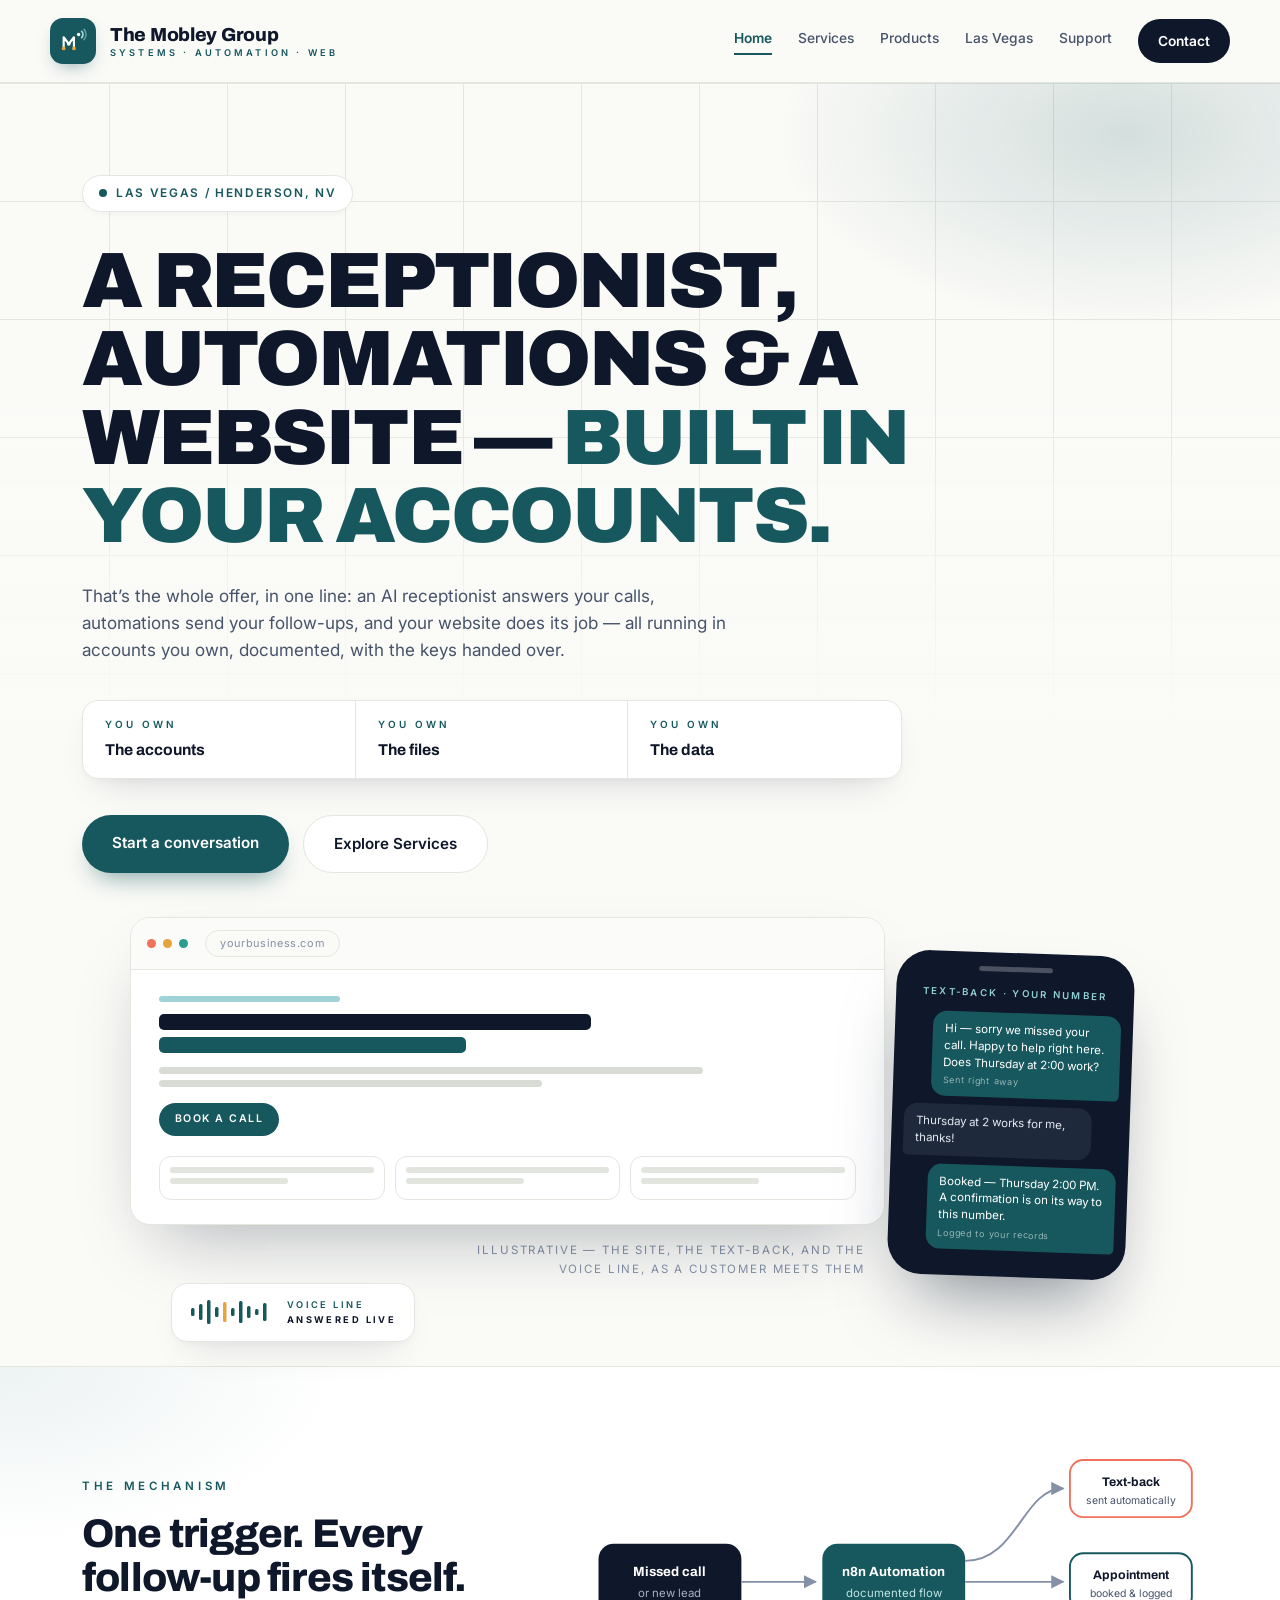
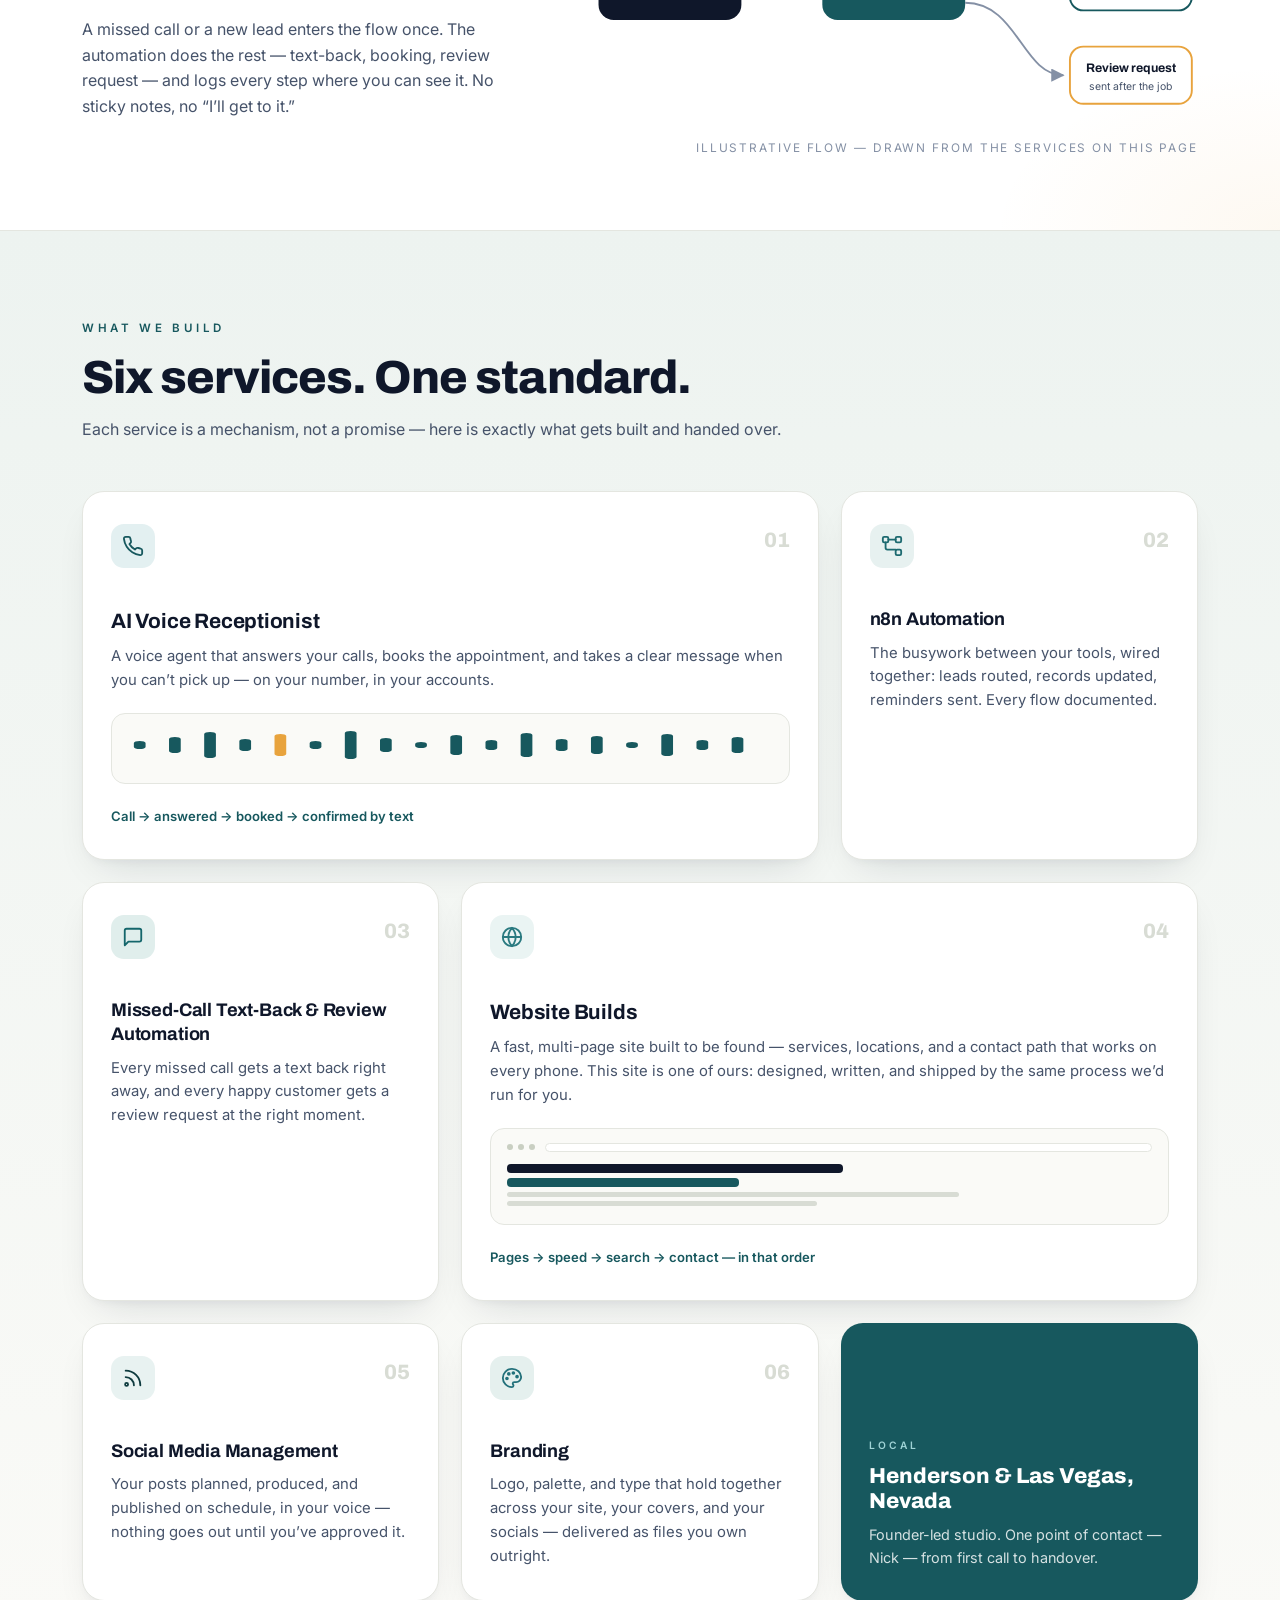
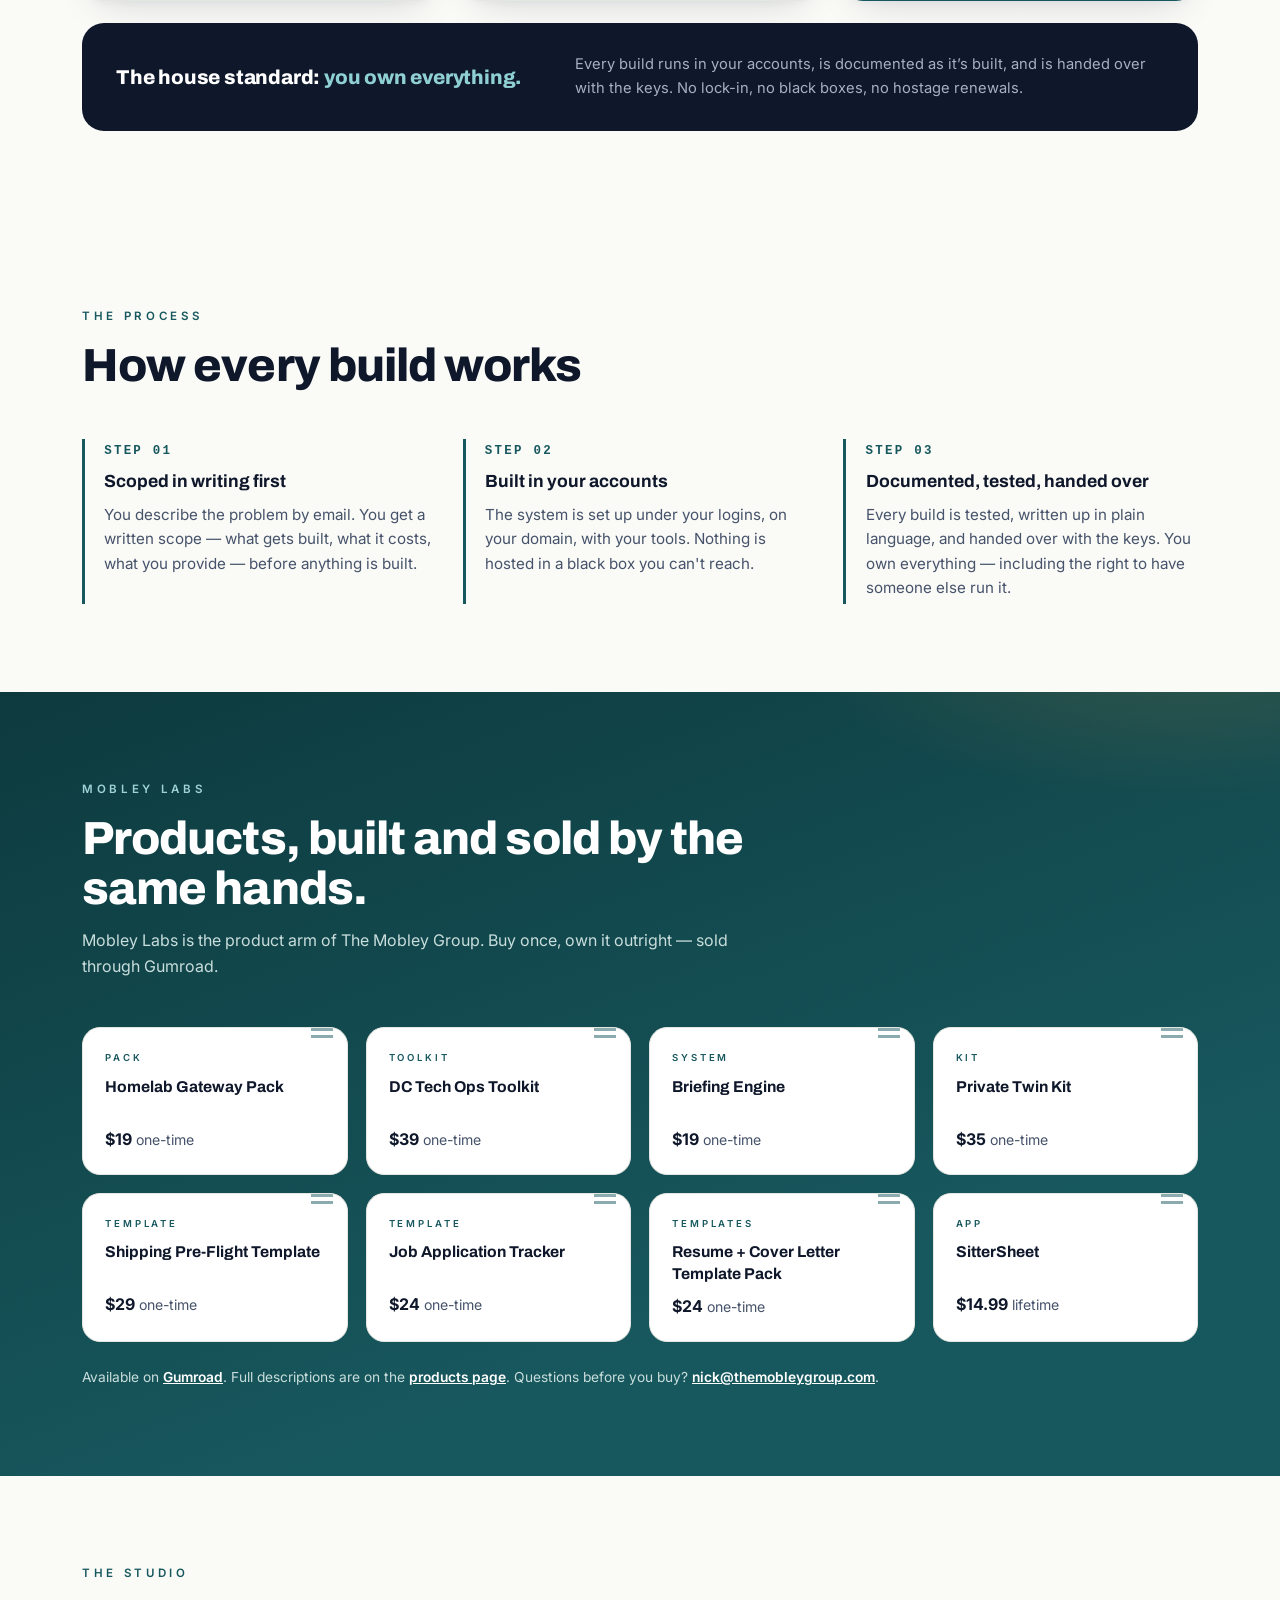
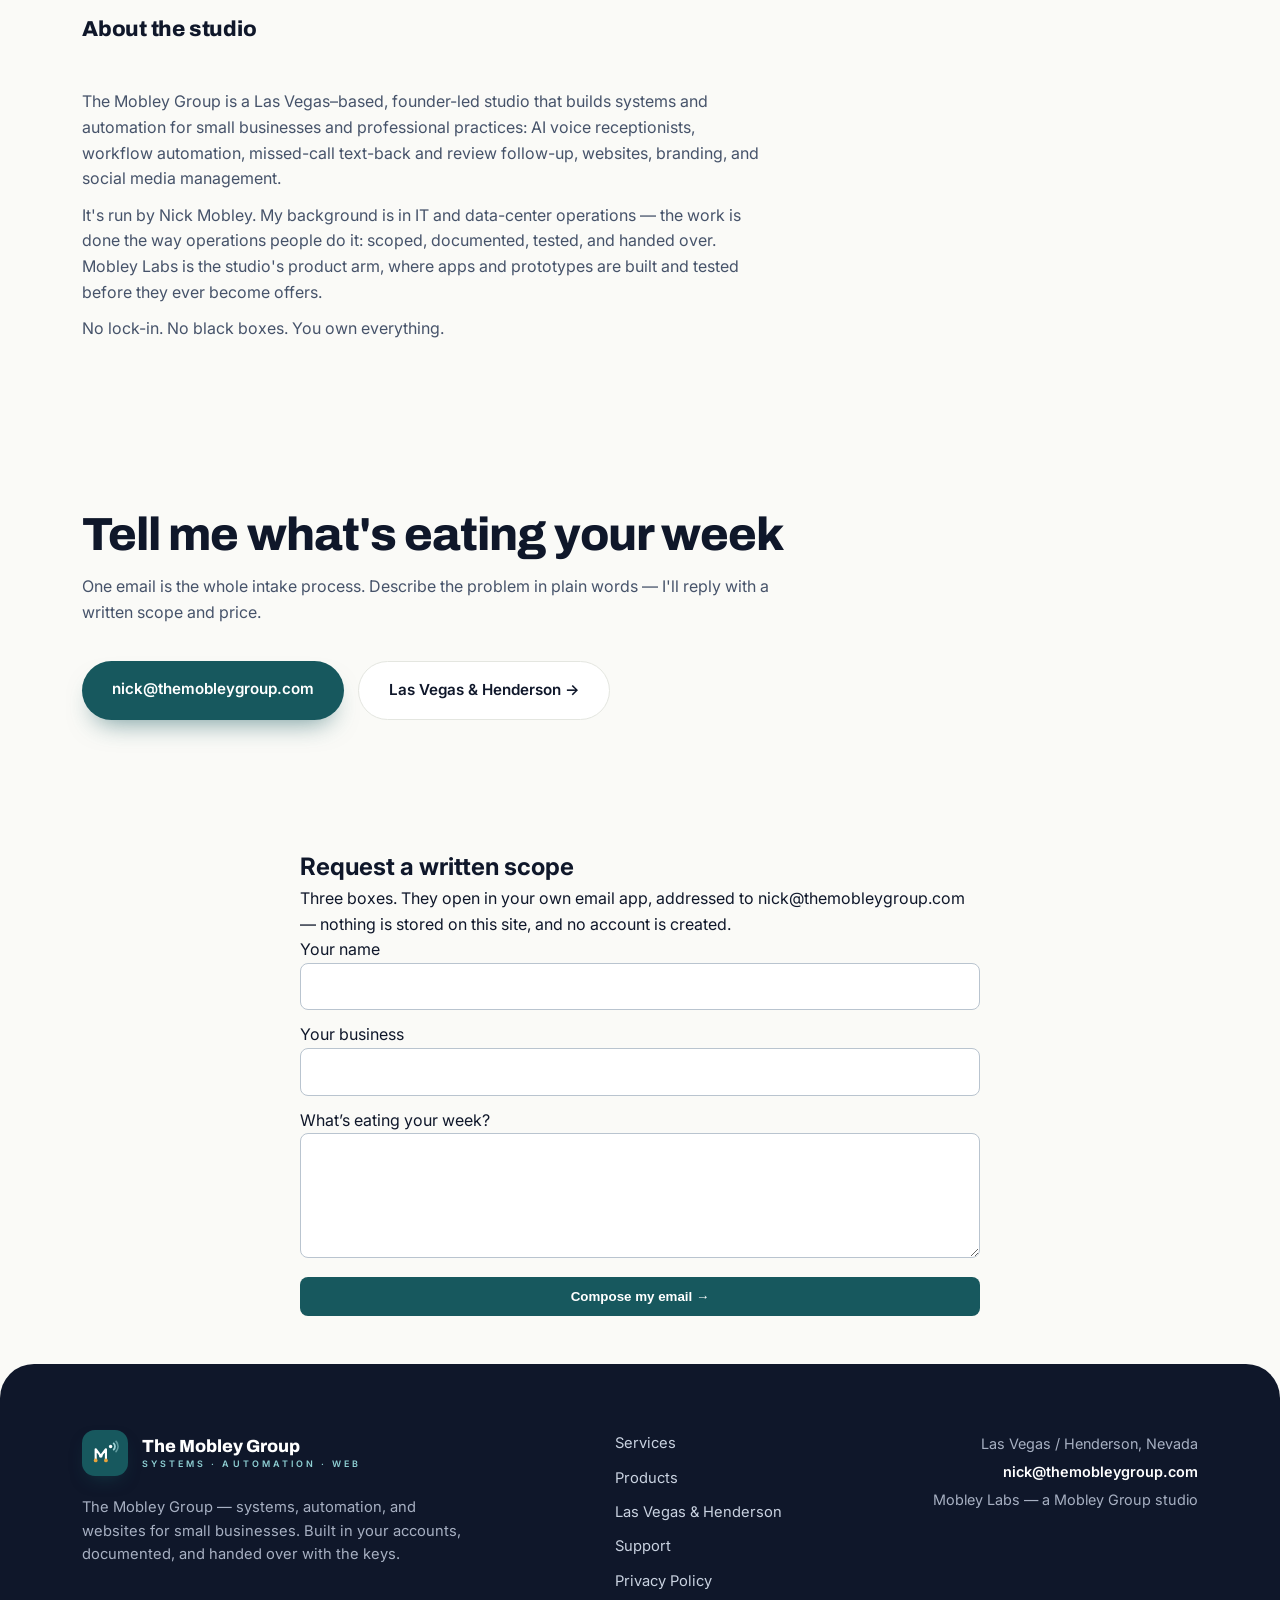
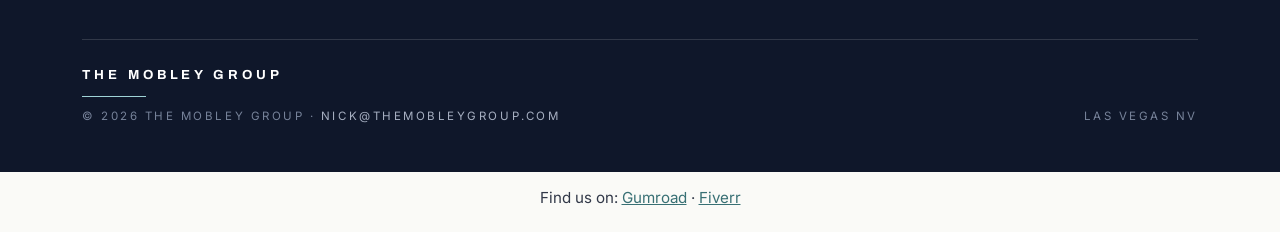
==== commit 7045eb56: "SEO + marketing layer: canonicals, OG/Twitter, JSON-LD (org/FAQ/services), sitemap, robots, scope-re" ====
--- a/index.html
+++ b/index.html
@@ -3,13 +3,29 @@
 <head>
 <meta charset="utf-8">
 <meta name="viewport" content="width=device-width, initial-scale=1">
-<title>The Mobley Group — Systems &amp; Automation for Small Businesses | Las Vegas, NV</title>
-<meta name="description" content="AI voice receptionists, workflow automation, websites, branding, and social media management for small businesses — built in your accounts, documented, and handed over. You own everything. Las Vegas / Henderson, NV.">
+<title>The Mobley Group</title>
+<meta name="description" content="AI voice receptionists, workflow automation, websites, branding, and social media management for small businesses in Las Vegas and Henderson, NV. Built in your accounts, documented, and handed over — you own everything.">
 <link rel="icon" type="image/png" href="assets/logo-monogram.png">
 <link rel="preconnect" href="https://fonts.googleapis.com">
 <link rel="preconnect" href="https://fonts.gstatic.com" crossorigin>
 <link href="https://fonts.googleapis.com/css2?family=Archivo:wght@500;700;800;900&family=Inter:wght@400;500;600&display=swap" rel="stylesheet">
 <link rel="stylesheet" href="styles.css">
+
+  <!-- SEO -->
+  <link rel="canonical" href="https://themobleygroup.com/">
+  <meta name="robots" content="index, follow">
+  <meta name="theme-color" content="#0D1B2E">
+  <meta property="og:type" content="website">
+  <meta property="og:site_name" content="The Mobley Group">
+  <meta property="og:title" content="The Mobley Group">
+  <meta property="og:description" content="AI voice receptionists, workflow automation, websites, branding, and social media management for small businesses in Las Vegas and Henderson, NV. Built in your accounts, documented, and handed over — you own everything.">
+  <meta property="og:url" content="https://themobleygroup.com/">
+  <meta name="twitter:card" content="summary">
+  <meta name="twitter:title" content="The Mobley Group">
+  <meta name="twitter:description" content="AI voice receptionists, workflow automation, websites, branding, and social media management for small businesses in Las Vegas and Henderson, NV. Built in your accounts, documented, and handed over — you own everything.">
+  <script type="application/ld+json">{"@context":"https://schema.org","@type":"ProfessionalService","name":"The Mobley Group","url":"https://themobleygroup.com/","email":"nick@themobleygroup.com","description":"Systems and automation for small businesses: AI voice receptionists, workflow automation, websites, branding, and social media management. Built in your accounts, documented, and handed over.","areaServed":["Las Vegas NV","Henderson NV","North Las Vegas NV","Boulder City NV","Summerlin NV"],"address":{"@type":"PostalAddress","addressLocality":"Henderson","addressRegion":"NV","addressCountry":"US"},"sameAs":["https://nickmobley.gumroad.com/","https://www.fiverr.com/nickmobley296"]}</script>
+  <!-- /SEO -->
+  <!-- analytics: owner decision pending — privacy-respecting analytics snippet (Plausible/GA) goes here once the owner picks one. No tracking ID exists yet; nothing is faked. -->
 </head>
 <body>
 <a class="skip-link" href="#main">Skip to content</a>
@@ -246,6 +262,28 @@
     </div>
   </section>
 
+
+  <section class="scope-form-wrap" aria-labelledby="scope-form-h">
+    <h2 id="scope-form-h">Request a written scope</h2>
+    <p>Three boxes. They open in your own email app, addressed to nick@themobleygroup.com — nothing is stored on this site, and no account is created.</p>
+    <form id="scope-form">
+      <label>Your name <input type="text" id="sf-name" autocomplete="name" required></label>
+      <label>Your business <input type="text" id="sf-biz" autocomplete="organization"></label>
+      <label>What&rsquo;s eating your week? <textarea id="sf-need" rows="4" required></textarea></label>
+      <button type="submit">Compose my email &rarr;</button>
+    </form>
+    <script>
+    document.getElementById('scope-form').addEventListener('submit', function (e) {
+      e.preventDefault();
+      var n = document.getElementById('sf-name').value.trim();
+      var b = document.getElementById('sf-biz').value.trim();
+      var d = document.getElementById('sf-need').value.trim();
+      var subject = 'Scope request' + (b ? ' — ' + b : '');
+      var body = 'Name: ' + n + '\nBusiness: ' + b + '\n\nWhat I need:\n' + d;
+      window.location.href = 'mailto:nick@themobleygroup.com?subject=' + encodeURIComponent(subject) + '&body=' + encodeURIComponent(body);
+    });
+    </script>
+  </section>
 </main>
 
 <footer>
@@ -285,5 +323,9 @@
   <!-- chatbot: phase 2, pending owner pick -->
 </footer>
 
+
+  <div class="find-us">Find us on: <a href="https://nickmobley.gumroad.com/" rel="noopener">Gumroad</a> &middot; <a href="https://www.fiverr.com/nickmobley296" rel="noopener">Fiverr</a></div>
+
+  <div class="mobile-cta"><a href="mailto:nick@themobleygroup.com">Email the studio</a><a href="services.html">See services</a></div>
 </body>
 </html>
--- a/styles.css
+++ b/styles.css
@@ -318,3 +318,17 @@
   .page-hero{padding:48px 0 42px}
   .svc-list{padding:44px 0 52px}
 }
+
+/* --- conversion layer (2026-10-27) --- */
+.find-us{max-width:1100px;margin:0 auto;padding:14px 20px 22px;text-align:center;font-size:.95rem;opacity:.85}
+.find-us a{text-decoration:underline}
+.mobile-cta{display:none}
+@media (max-width:640px){
+  .mobile-cta{display:flex;position:fixed;left:0;right:0;bottom:0;z-index:60;background:#0D1B2E;padding:10px 12px;gap:10px}
+  .mobile-cta a{flex:1;text-align:center;padding:10px 6px;border:1px solid #17585E;border-radius:8px;color:#fff;text-decoration:none;font-weight:600}
+  body{padding-bottom:64px}
+}
+.scope-form-wrap{max-width:720px;margin:48px auto;padding:0 20px}
+.scope-form-wrap form{display:grid;gap:12px}
+.scope-form-wrap input,.scope-form-wrap textarea{width:100%;padding:10px;border:1px solid #b9c4cf;border-radius:8px;font:inherit}
+.scope-form-wrap button{padding:12px 18px;border:0;border-radius:8px;background:#17585E;color:#fff;font-weight:700;cursor:pointer}
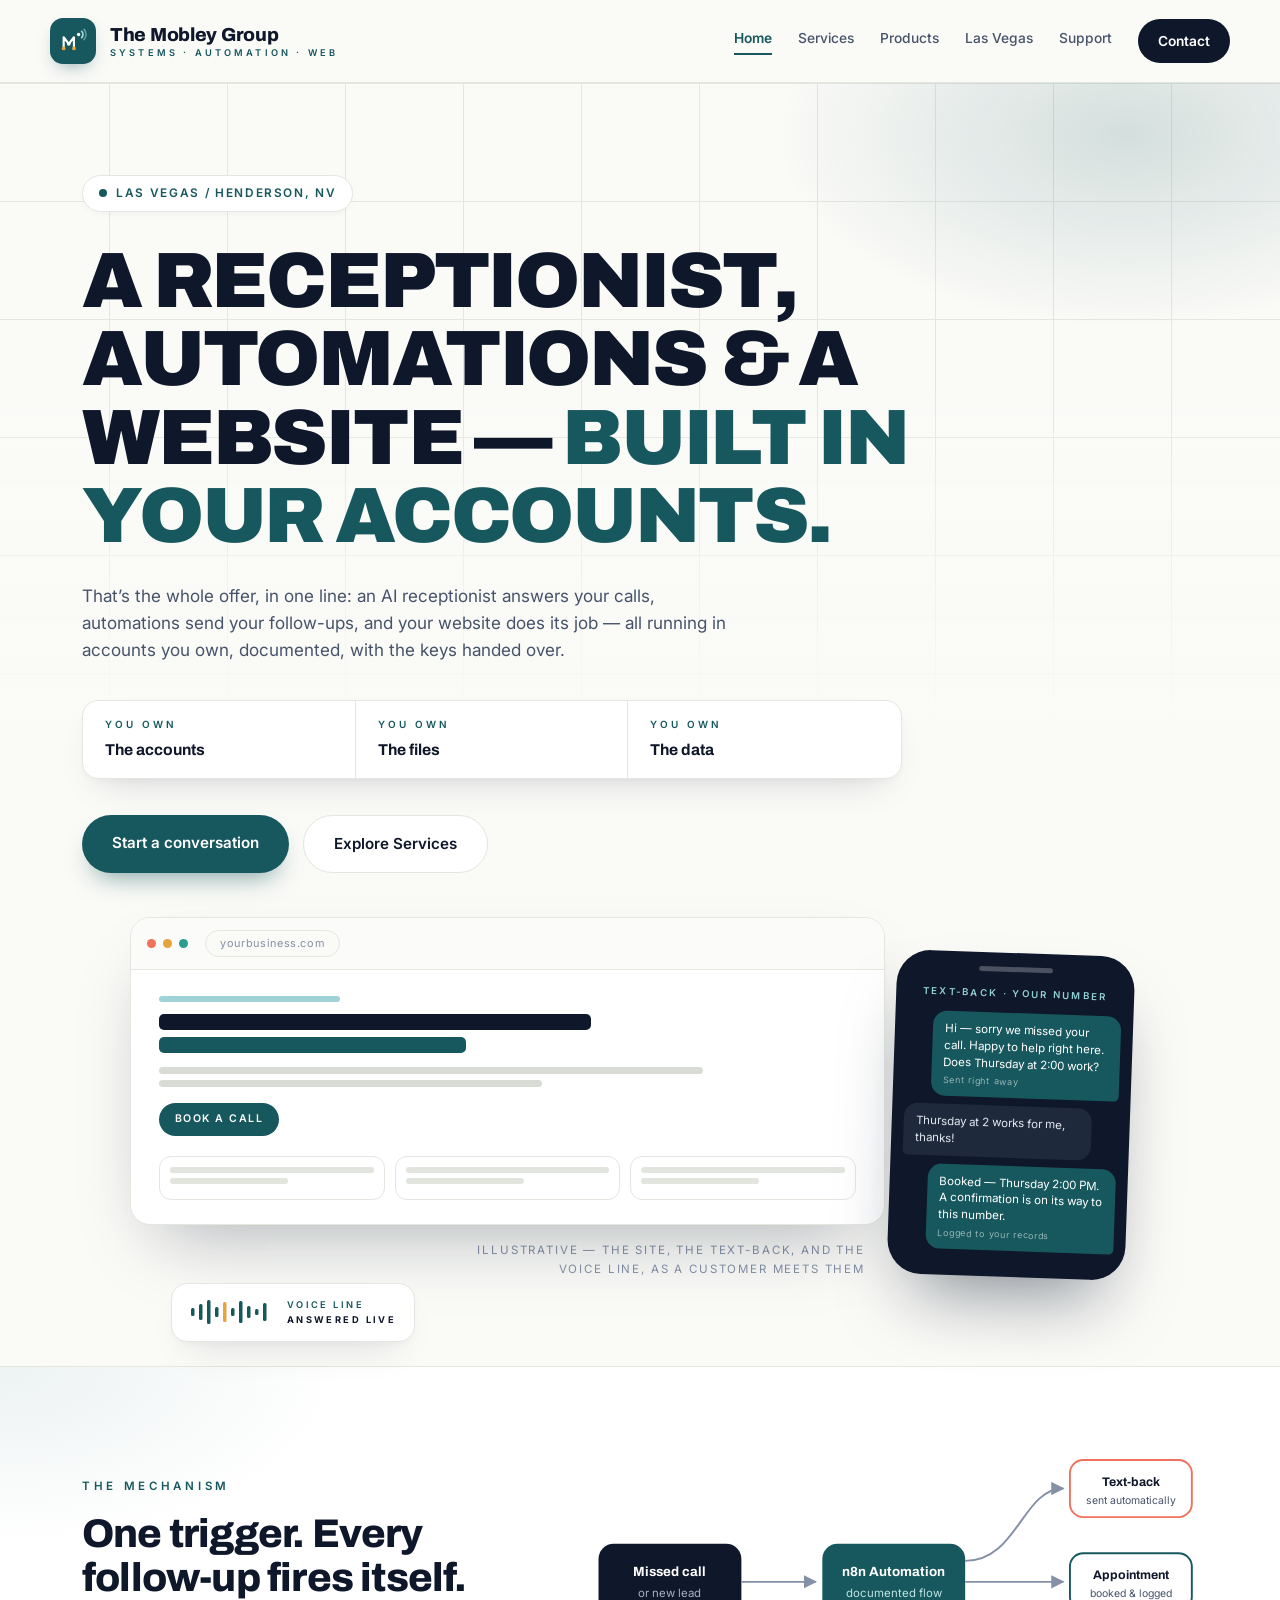
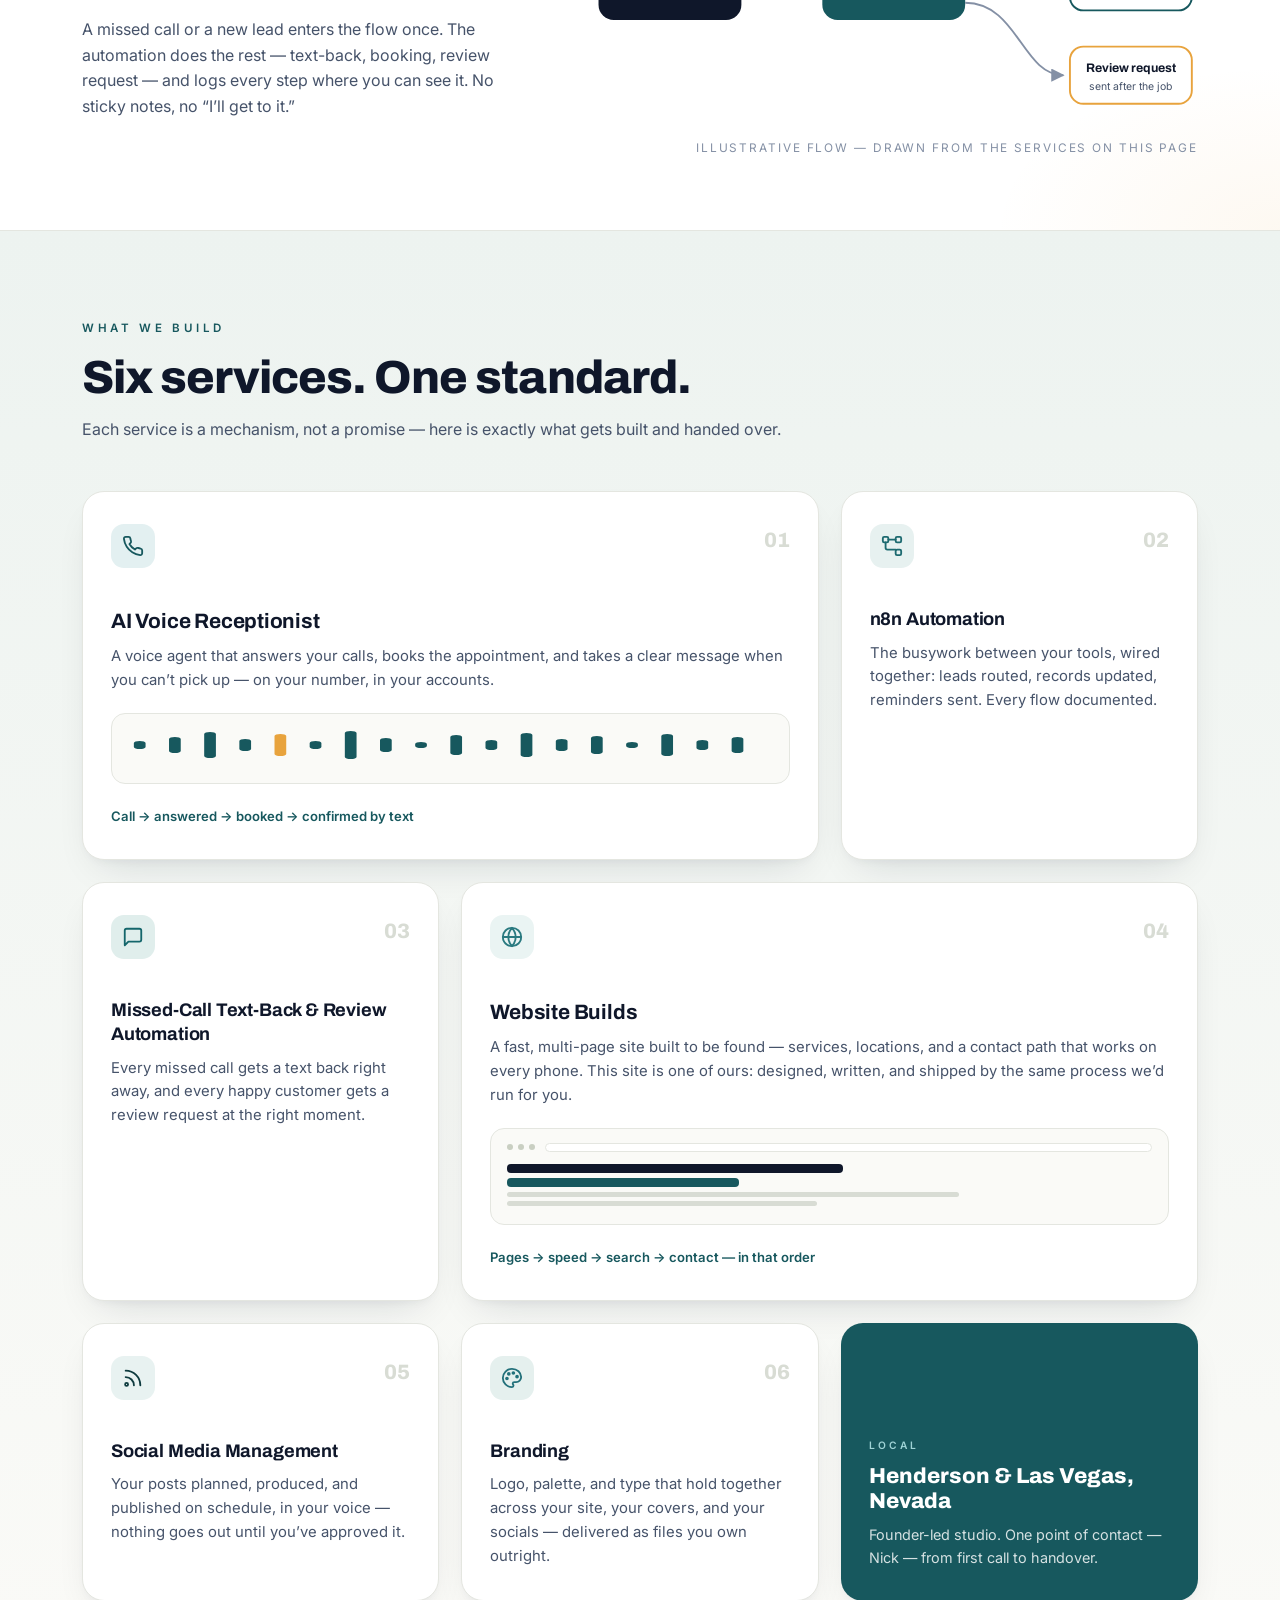
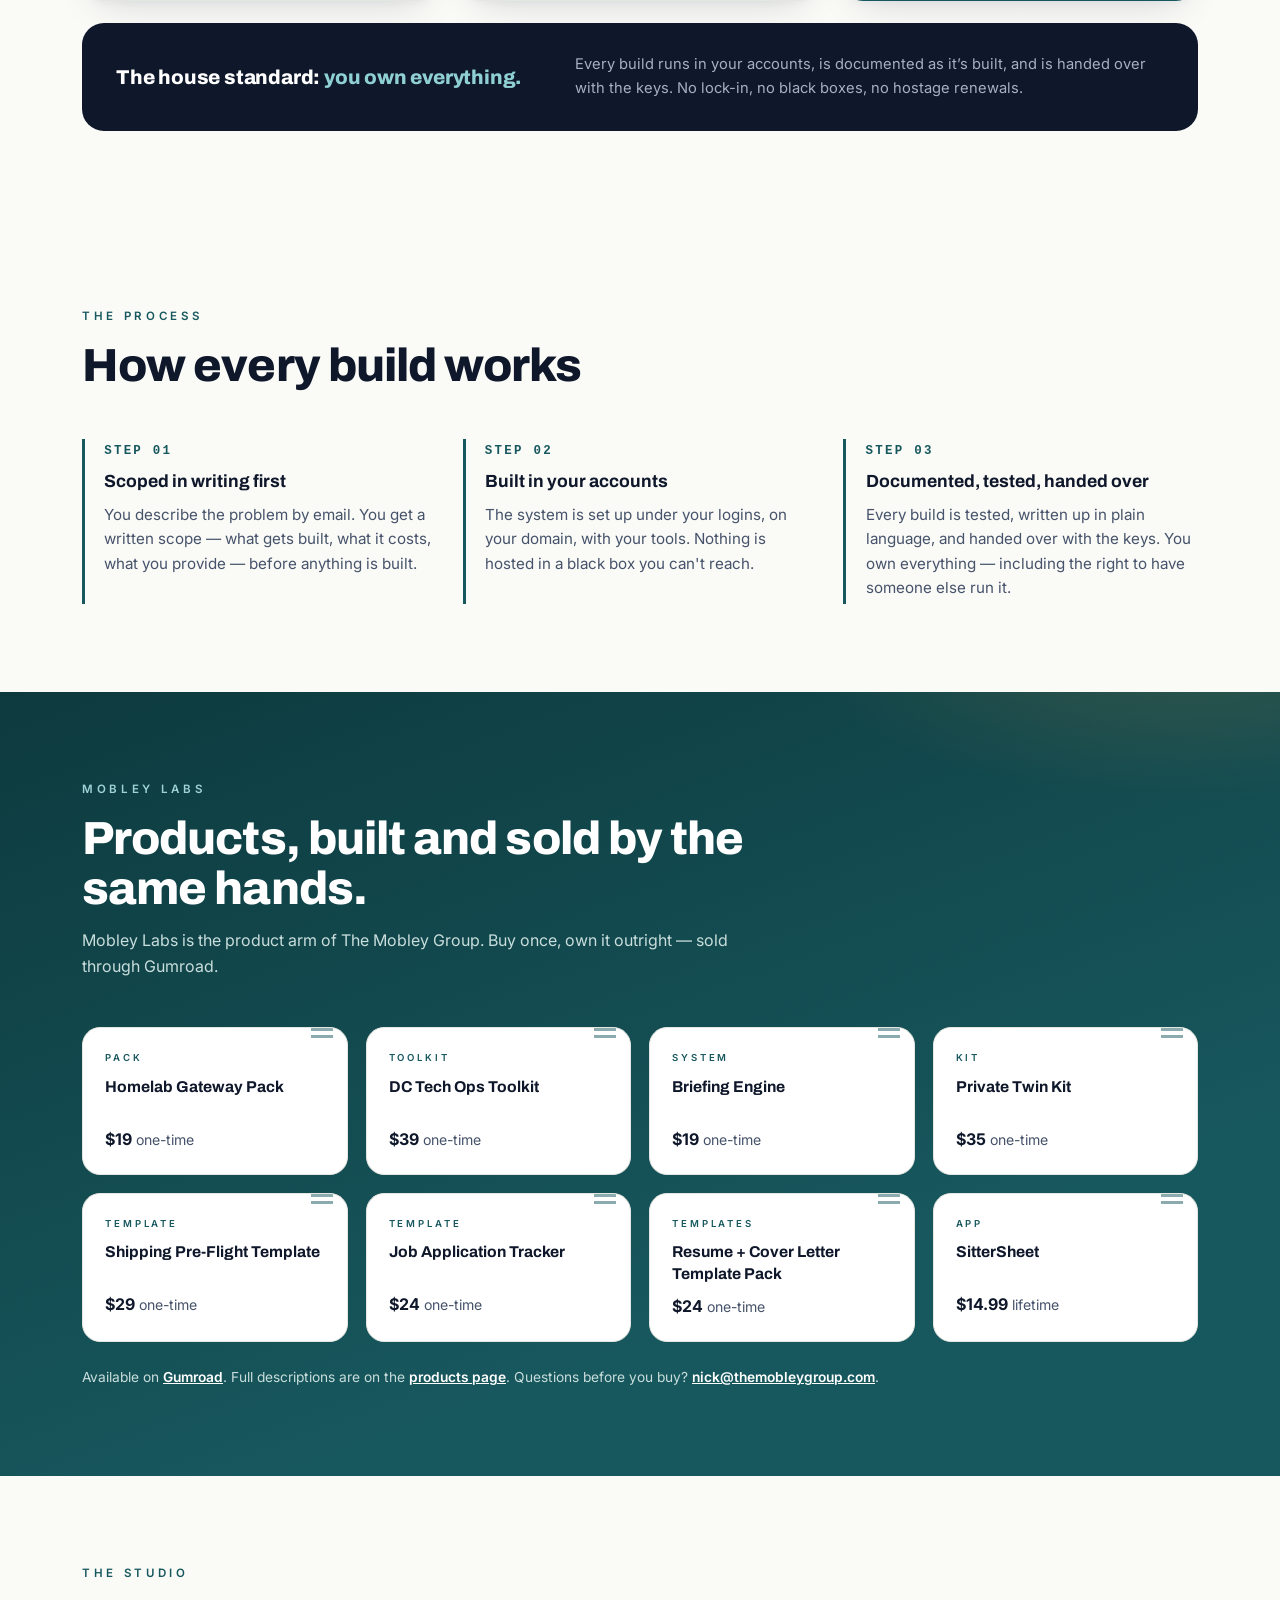
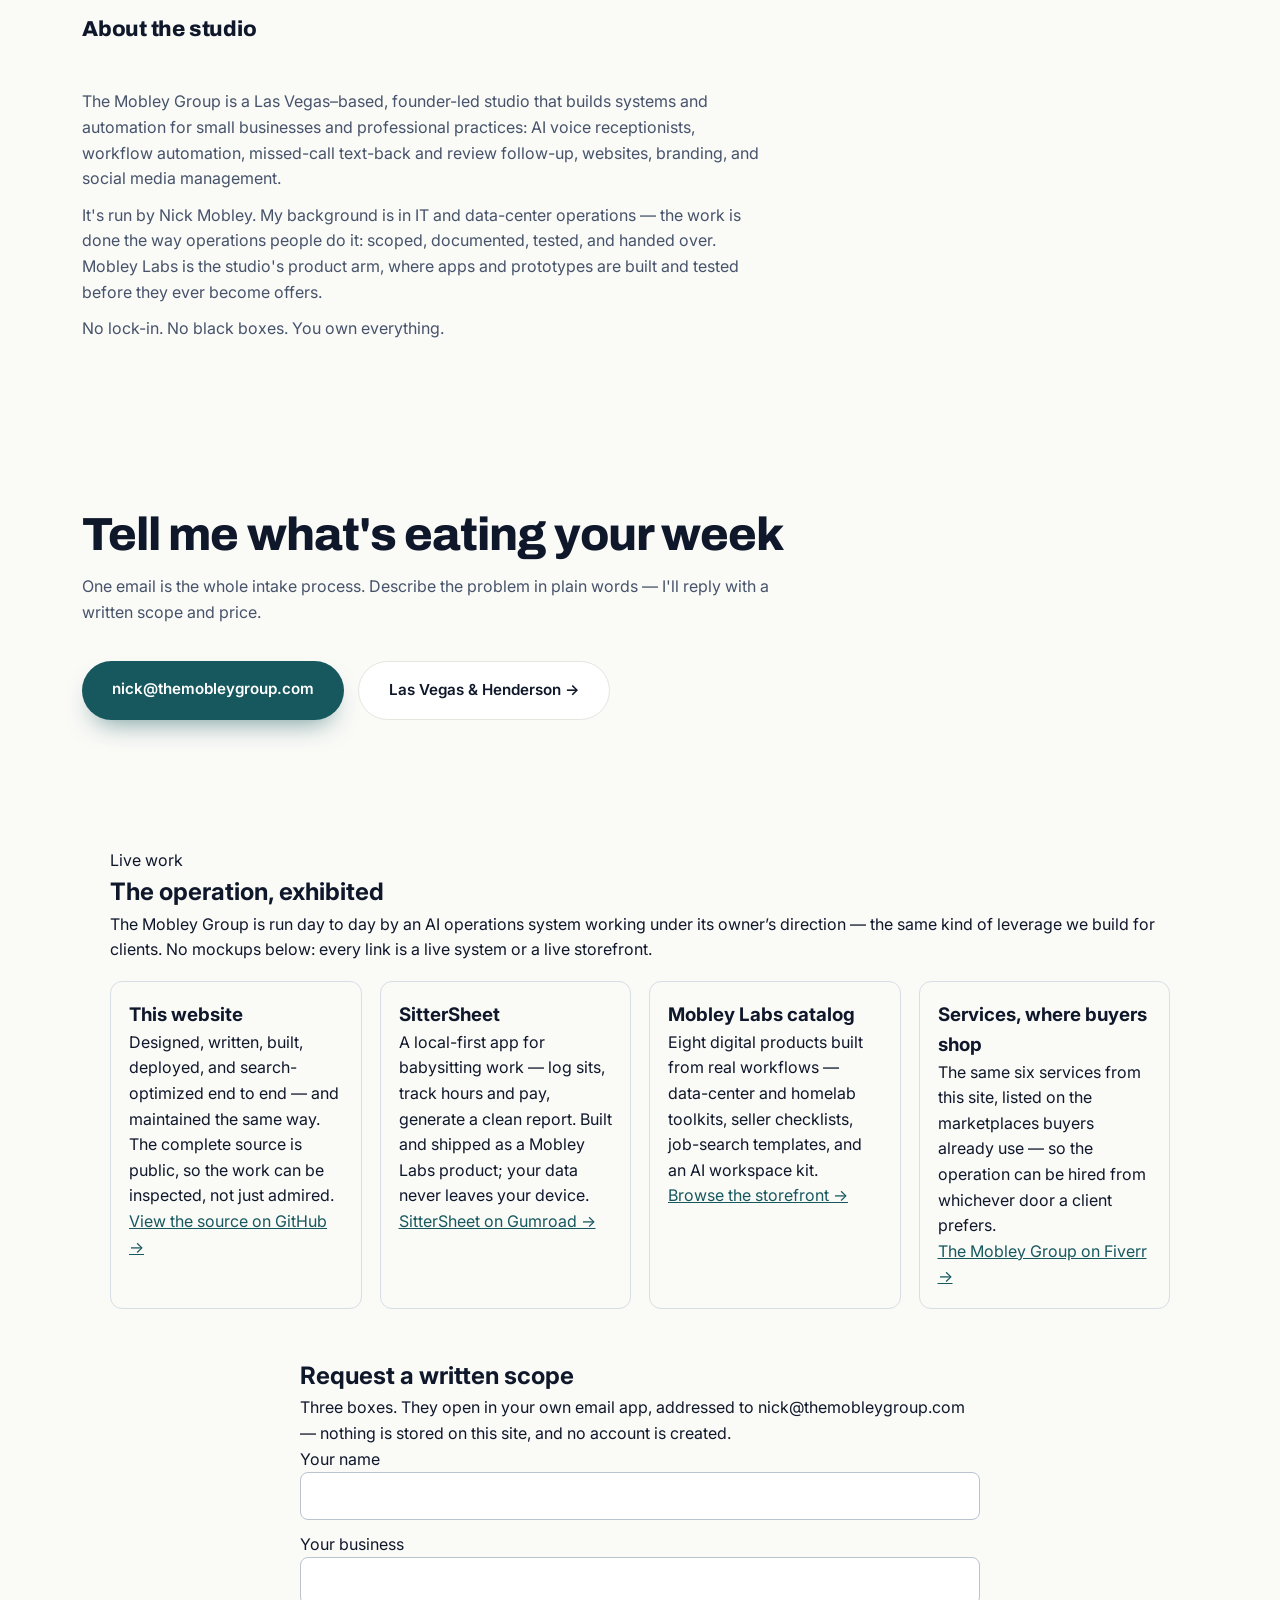
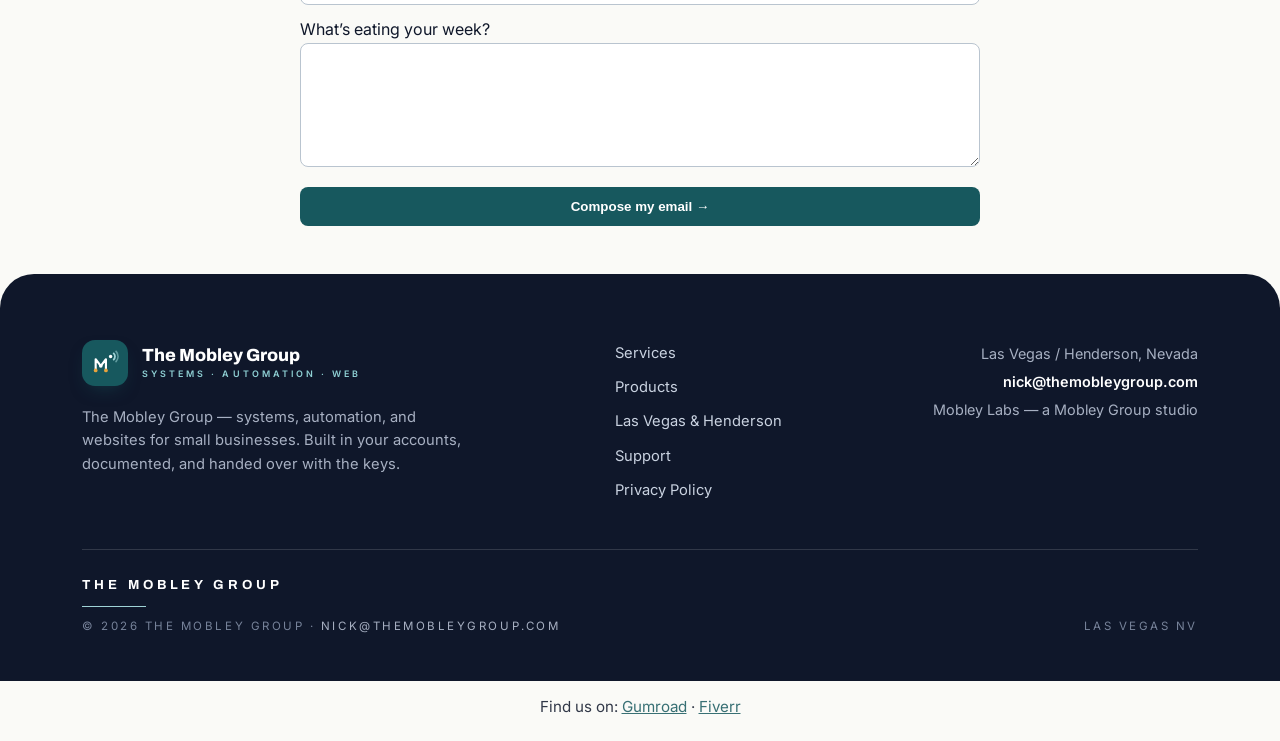
==== commit f12c8c33: "Add exhibited-work section: live project links (site source, SitterSheet, Gumroad catalog, Fiverr) h" ====
--- a/index.html
+++ b/index.html
@@ -23,7 +23,7 @@
   <meta name="twitter:card" content="summary">
   <meta name="twitter:title" content="The Mobley Group">
   <meta name="twitter:description" content="AI voice receptionists, workflow automation, websites, branding, and social media management for small businesses in Las Vegas and Henderson, NV. Built in your accounts, documented, and handed over — you own everything.">
-  <script type="application/ld+json">{"@context":"https://schema.org","@type":"ProfessionalService","name":"The Mobley Group","url":"https://themobleygroup.com/","email":"nick@themobleygroup.com","description":"Systems and automation for small businesses: AI voice receptionists, workflow automation, websites, branding, and social media management. Built in your accounts, documented, and handed over.","areaServed":["Las Vegas NV","Henderson NV","North Las Vegas NV","Boulder City NV","Summerlin NV"],"address":{"@type":"PostalAddress","addressLocality":"Henderson","addressRegion":"NV","addressCountry":"US"},"sameAs":["https://nickmobley.gumroad.com/","https://www.fiverr.com/nickmobley296"]}</script>
+  <script type="application/ld+json">{"@context":"https://schema.org","@type":"ProfessionalService","name":"The Mobley Group","url":"https://themobleygroup.com/","email":"nick@themobleygroup.com","description":"Systems and automation for small businesses: AI voice receptionists, workflow automation, websites, branding, and social media management. Built in your accounts, documented, and handed over.","areaServed":["Las Vegas NV","Henderson NV","North Las Vegas NV","Boulder City NV","Summerlin NV"],"address":{"@type":"PostalAddress","addressLocality":"Henderson","addressRegion":"NV","addressCountry":"US"},"sameAs":["https://nickmobley.gumroad.com/","https://www.fiverr.com/nickmobley296","https://github.com/nickmobley"]}</script>
   <!-- /SEO -->
   <!-- analytics: owner decision pending — privacy-respecting analytics snippet (Plausible/GA) goes here once the owner picks one. No tracking ID exists yet; nothing is faked. -->
 </head>
@@ -263,6 +263,34 @@
   </section>
 
 
+
+  <section class="proof-work" aria-labelledby="proof-work-h">
+    <p class="kicker">Live work</p>
+    <h2 id="proof-work-h">The operation, exhibited</h2>
+    <p>The Mobley Group is run day to day by an AI operations system working under its owner&rsquo;s direction — the same kind of leverage we build for clients. No mockups below: every link is a live system or a live storefront.</p>
+    <div class="proof-grid">
+      <article>
+        <h3>This website</h3>
+        <p>Designed, written, built, deployed, and search-optimized end to end — and maintained the same way. The complete source is public, so the work can be inspected, not just admired.</p>
+        <p><a href="https://github.com/nickmobley/themobleygroup-site" rel="noopener">View the source on GitHub &rarr;</a></p>
+      </article>
+      <article>
+        <h3>SitterSheet</h3>
+        <p>A local-first app for babysitting work — log sits, track hours and pay, generate a clean report. Built and shipped as a Mobley Labs product; your data never leaves your device.</p>
+        <p><a href="https://nickmobley.gumroad.com/l/sittersheet" rel="noopener">SitterSheet on Gumroad &rarr;</a></p>
+      </article>
+      <article>
+        <h3>Mobley Labs catalog</h3>
+        <p>Eight digital products built from real workflows — data-center and homelab toolkits, seller checklists, job-search templates, and an AI workspace kit.</p>
+        <p><a href="https://nickmobley.gumroad.com/" rel="noopener">Browse the storefront &rarr;</a></p>
+      </article>
+      <article>
+        <h3>Services, where buyers shop</h3>
+        <p>The same six services from this site, listed on the marketplaces buyers already use — so the operation can be hired from whichever door a client prefers.</p>
+        <p><a href="https://www.fiverr.com/nickmobley296" rel="noopener">The Mobley Group on Fiverr &rarr;</a></p>
+      </article>
+    </div>
+  </section>
   <section class="scope-form-wrap" aria-labelledby="scope-form-h">
     <h2 id="scope-form-h">Request a written scope</h2>
     <p>Three boxes. They open in your own email app, addressed to nick@themobleygroup.com — nothing is stored on this site, and no account is created.</p>
--- a/styles.css
+++ b/styles.css
@@ -332,3 +332,7 @@
 .scope-form-wrap form{display:grid;gap:12px}
 .scope-form-wrap input,.scope-form-wrap textarea{width:100%;padding:10px;border:1px solid #b9c4cf;border-radius:8px;font:inherit}
 .scope-form-wrap button{padding:12px 18px;border:0;border-radius:8px;background:#17585E;color:#fff;font-weight:700;cursor:pointer}
+
+.proof-grid{display:grid;grid-template-columns:repeat(auto-fit,minmax(230px,1fr));gap:18px;margin-top:18px}
+.proof-grid article{border:1px solid #d7dee6;border-radius:12px;padding:18px}
+.proof-work{max-width:1100px;margin:48px auto;padding:0 20px}
